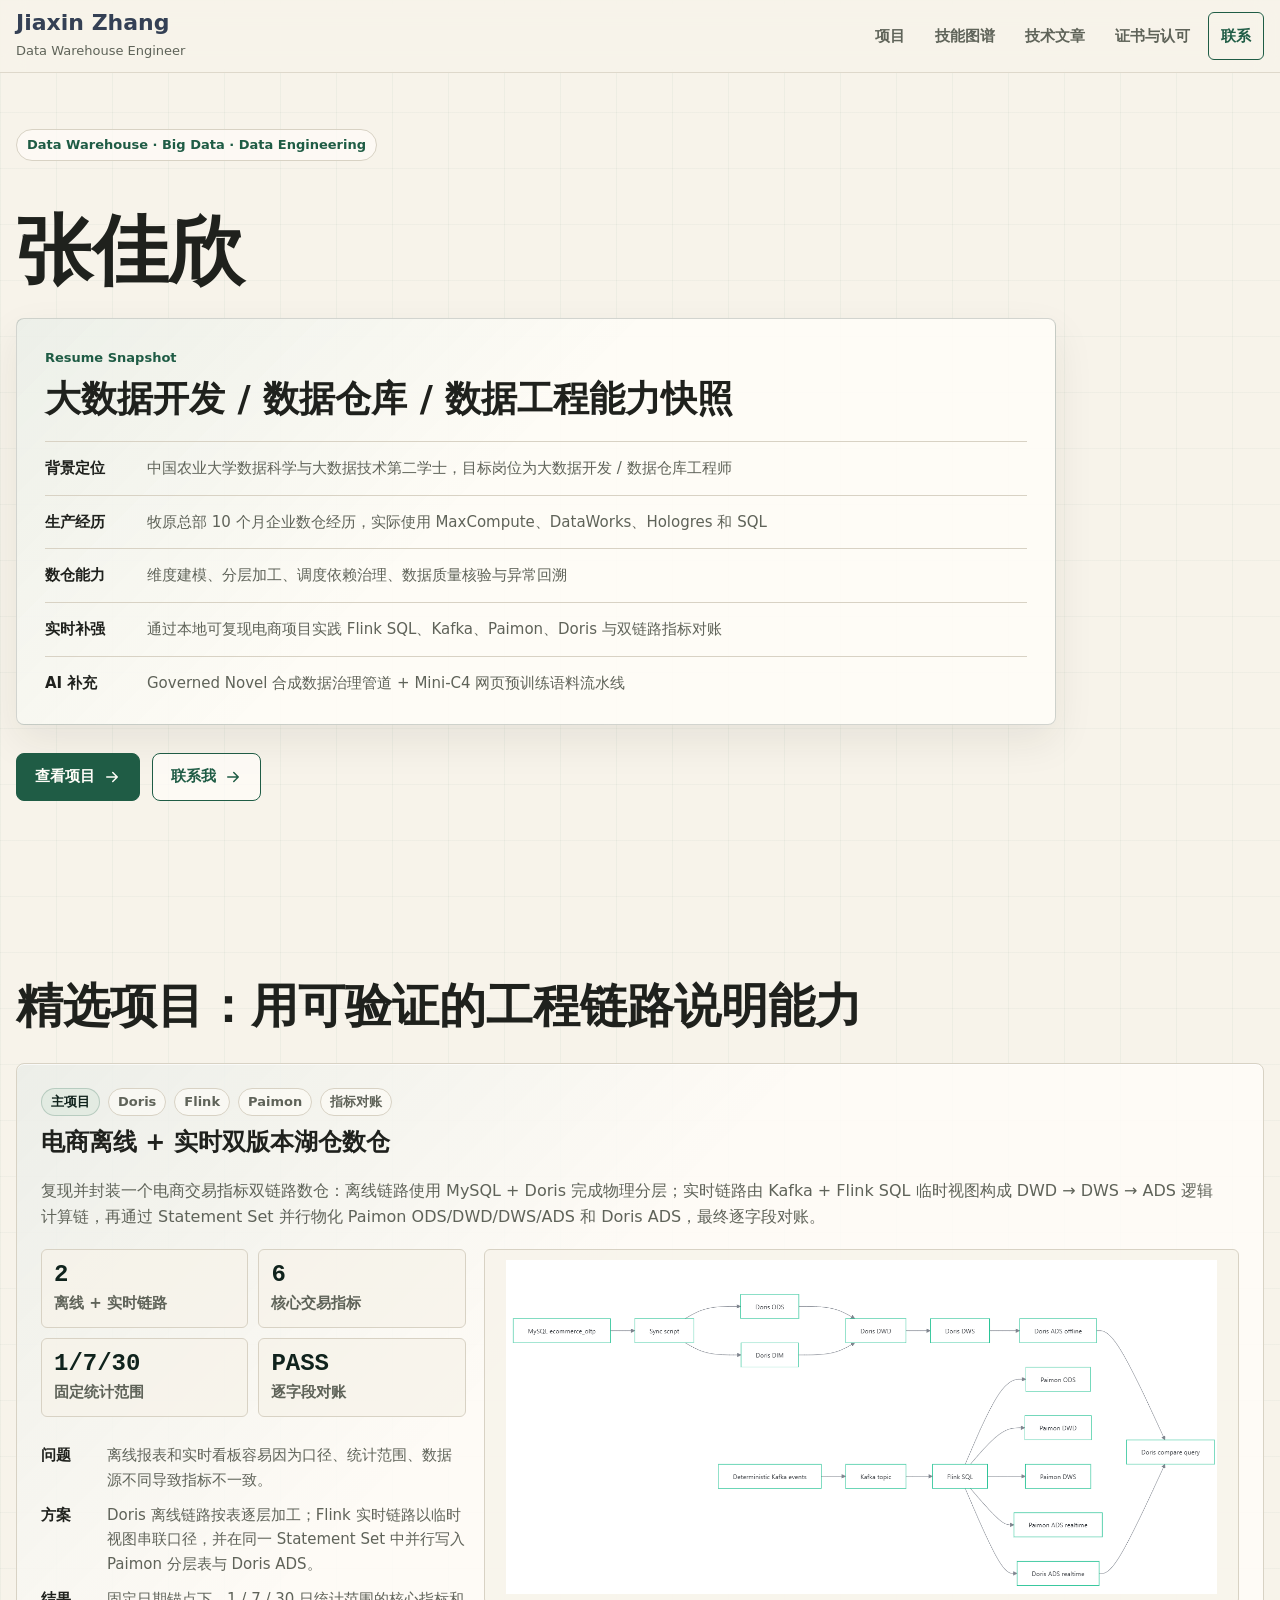
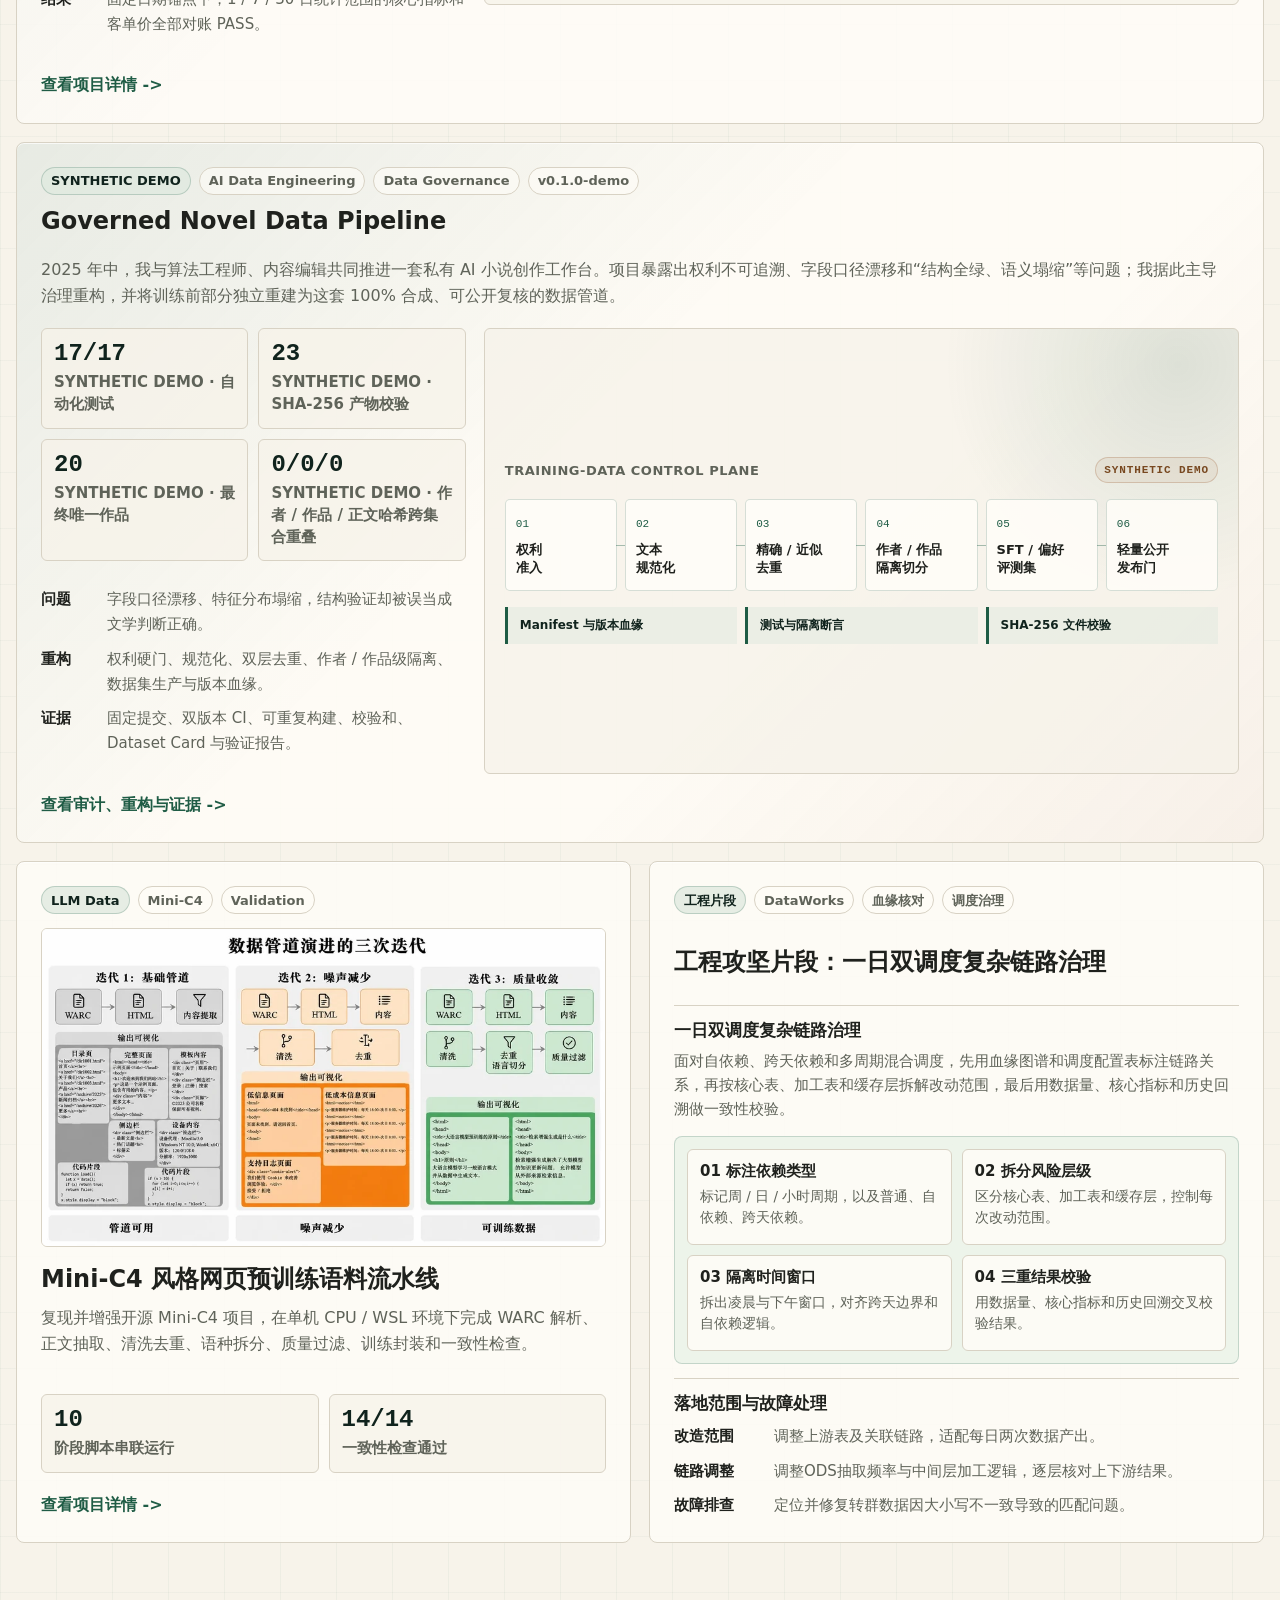
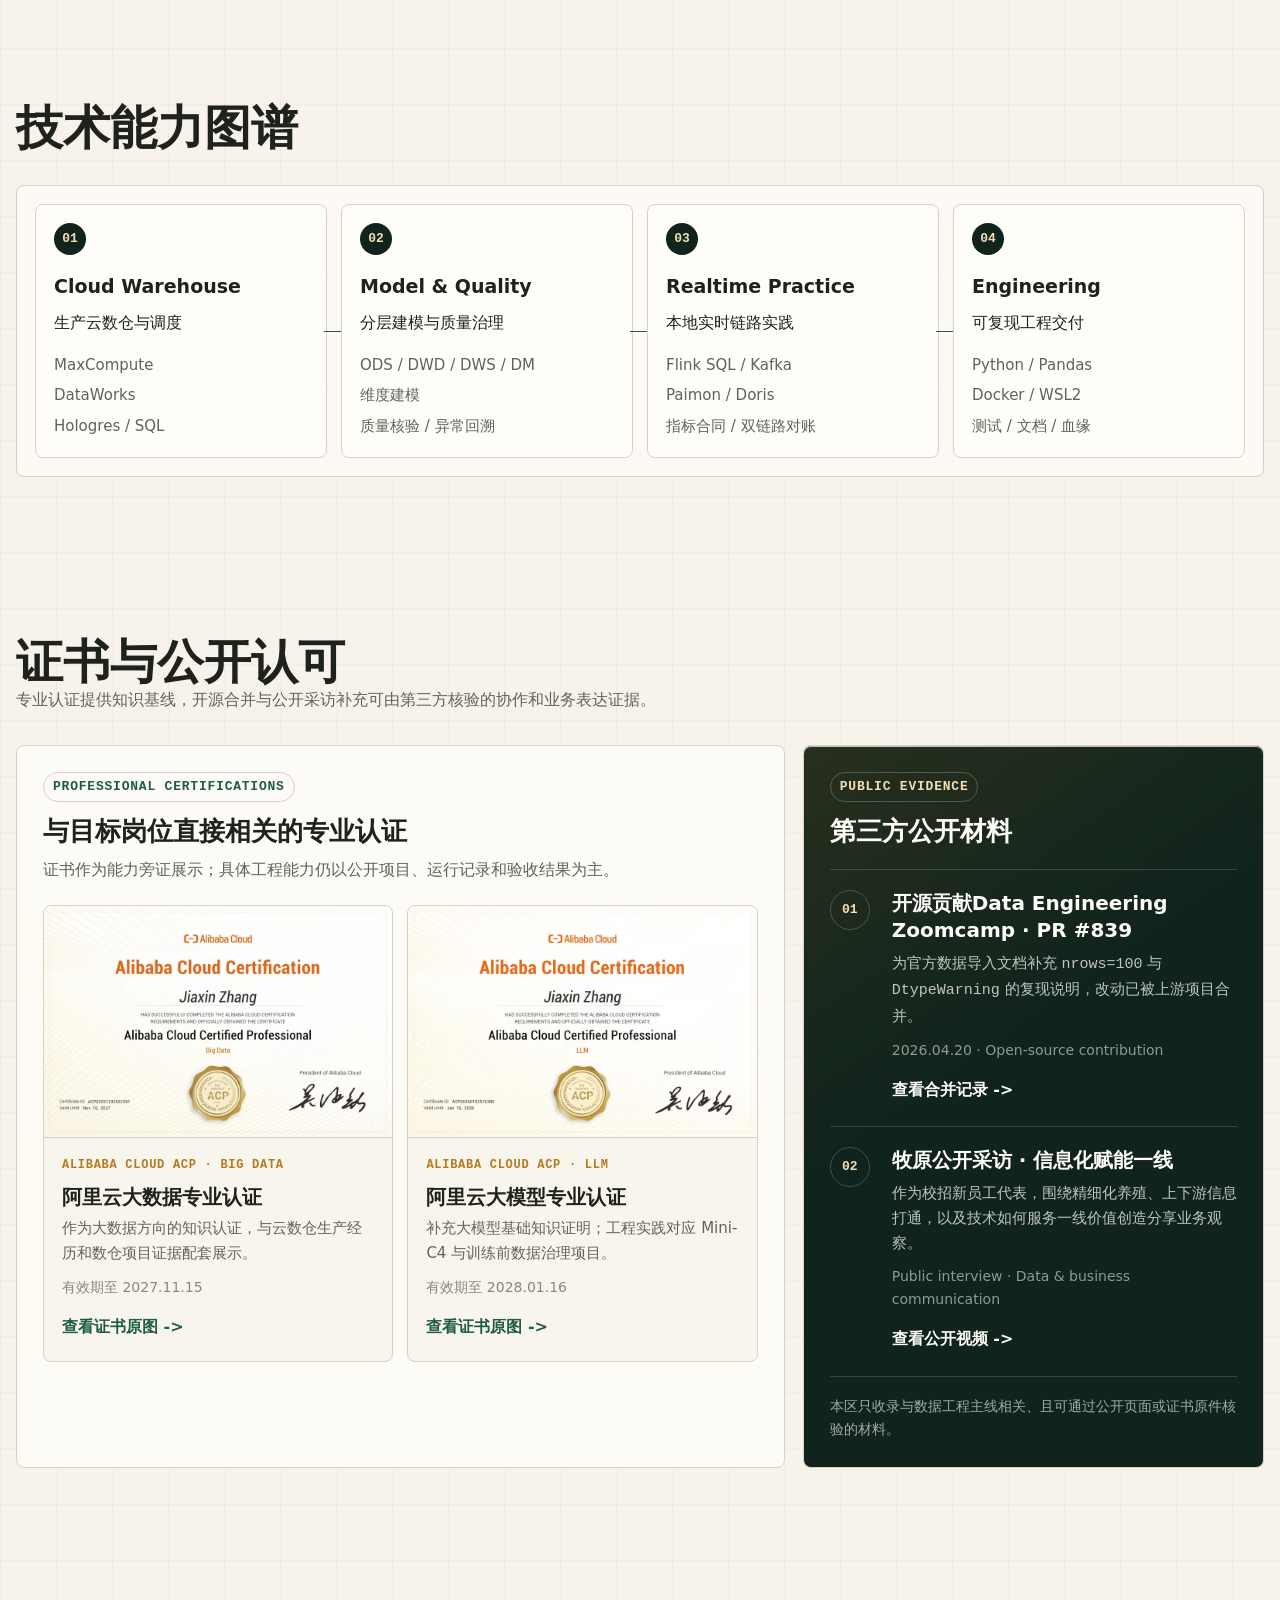
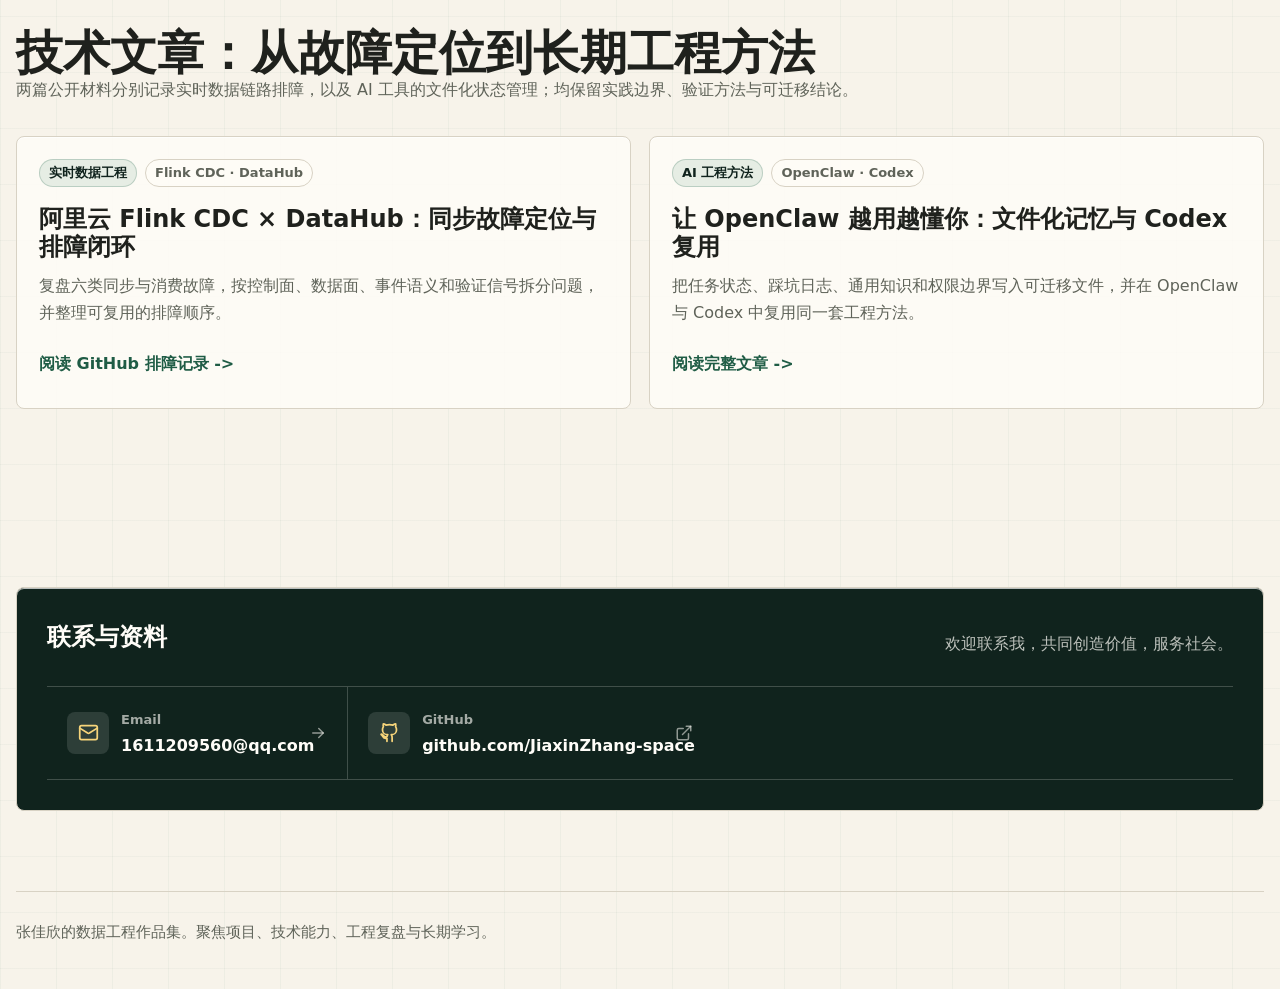
==== public/index.html @ 4c5a6fa3 "feat: 初始化张佳欣数据工程师作品集 - 首页：个人信息、技能标签、3 个核心项目展示 - 项目页：Mini-C4 数据管道、电商数仓、Governed Novel 数据管道 - 基础设施：404" ====
﻿<!doctype html>
<html lang="zh-CN">
  <head>
    <meta charset="utf-8">
    <meta name="viewport" content="width=device-width, initial-scale=1">
    <title>张佳欣｜大数据开发 / 数据仓库 / 数据工程作品集</title>
    <meta
      name="description"
      content="张佳欣的大数据开发、数据仓库、数据工程方向作品集，展示离线数仓、实时链路、复杂调度和 LLM 数据管道项目。"
    >
    <link rel="canonical" href="https://jiaxinzhang-space.github.io/">
    <link rel="icon" href="/favicon.svg" type="image/svg+xml">
    <meta name="theme-color" content="#10231d">
    <meta property="og:type" content="website">
    <meta property="og:locale" content="zh_CN">
    <meta property="og:site_name" content="张佳欣的技术作品集">
    <meta property="og:title" content="张佳欣｜大数据开发 / 数据仓库 / 数据工程作品集">
    <meta property="og:description" content="离线数仓、实时链路、数据治理与 LLM 数据工程项目，用公开仓库和验收结果展示可验证的工程能力。">
    <meta property="og:url" content="https://jiaxinzhang-space.github.io/">
    <meta property="og:image" content="https://jiaxinzhang-space.github.io/og-cover.png">
    <meta property="og:image:width" content="1200">
    <meta property="og:image:height" content="630">
    <meta name="twitter:card" content="summary_large_image">
    <meta name="twitter:title" content="张佳欣｜数据工程作品集">
    <meta name="twitter:description" content="离线数仓、实时链路、数据治理与 LLM 数据工程项目。">
    <meta name="twitter:image" content="https://jiaxinzhang-space.github.io/og-cover.png">
    <script type="application/ld+json">
      {
        "@context": "https://schema.org",
        "@graph": [
          {
            "@type": "Person",
            "@id": "https://jiaxinzhang-space.github.io/#person",
            "name": "张佳欣",
            "alternateName": "Jiaxin Zhang",
            "url": "https://jiaxinzhang-space.github.io/",
            "jobTitle": "数据工程师",
            "email": "mailto:1611209560@qq.com",
            "sameAs": [
              "https://github.com/JiaxinZhang-space",
              "https://blog.csdn.net/zjx19961016"
            ],
            "knowsAbout": ["数据仓库", "大数据开发", "数据工程", "Flink", "Doris", "LLM 数据工程"]
          },
          {
            "@type": "WebSite",
            "@id": "https://jiaxinzhang-space.github.io/#website",
            "url": "https://jiaxinzhang-space.github.io/",
            "name": "张佳欣的技术作品集",
            "inLanguage": "zh-CN",
            "author": {"@id": "https://jiaxinzhang-space.github.io/#person"}
          }
        ]
      }
    </script>
    <style>
      :root {
        --bg: #f7f3ea;
        --surface: #fffdf8;
        --surface-strong: #f0eadf;
        --ink: #1f211d;
        --muted: #5f6359;
        --subtle: #8a887e;
        --line: #d8d2c4;
        --line-strong: #bdb5a5;
        --green: #1f5c45;
        --green-dark: #10231d;
        --green-soft: #dfe9df;
        --amber: #b7791f;
        --amber-soft: #f3dfb7;
        --code: #f5efe3;
        --shadow: 0 16px 40px rgba(32, 34, 29, 0.08);
        --radius: 8px;
        --content: 1360px;
      }

      * {
        box-sizing: border-box;
      }

      body {
        margin: 0;
        background:
          linear-gradient(90deg, rgba(31, 92, 69, 0.045) 1px, transparent 1px),
          linear-gradient(rgba(31, 92, 69, 0.035) 1px, transparent 1px),
          var(--bg);
        background-size: 56px 56px;
        color: var(--ink);
        font-family:
          system-ui,
          -apple-system,
          BlinkMacSystemFont,
          "Segoe UI",
          sans-serif;
        font-size: clamp(16px, 0.95vw, 17px);
        line-height: 1.65;
      }

      a {
        color: inherit;
        text-decoration: none;
      }

      a:focus-visible,
      button:focus-visible {
        outline: 3px solid rgba(183, 121, 31, 0.55);
        outline-offset: 3px;
      }

      .skip-link {
        position: fixed;
        top: 12px;
        left: 12px;
        z-index: 100;
        padding: 10px 14px;
        border-radius: var(--radius);
        background: var(--green-dark);
        color: #fffdf8;
        transform: translateY(-160%);
        transition: transform 160ms ease;
      }

      .skip-link:focus {
        transform: translateY(0);
      }

      .site-header {
        position: sticky;
        top: 0;
        z-index: 20;
        border-bottom: 1px solid rgba(216, 210, 196, 0.82);
        background: rgba(247, 243, 234, 0.92);
        backdrop-filter: blur(12px);
      }

      .nav {
        display: flex;
        align-items: center;
        justify-content: space-between;
        width: min(100% - 32px, var(--content));
        min-height: 72px;
        margin: 0 auto;
        gap: 24px;
      }

      .brand {
        display: inline-flex;
        flex-direction: column;
        justify-content: center;
        align-items: center;
        min-width: max-content;
        font-weight: 700;
      }

      .brand small {
        display: block;
        margin-top: 2px;
        color: var(--muted);
        font-size: 13px;
        font-weight: 500;
      }

      .brand-name {
        color: #344055;
        font-size: 22px;
        line-height: 1.1;
        font-weight: 650;
      }

      .nav-links {
        display: flex;
        align-items: center;
        justify-content: flex-end;
        gap: 6px;
        flex-wrap: wrap;
      }

      .nav-links a {
        min-height: 48px;
        display: inline-flex;
        align-items: center;
        padding: 0 12px;
        border-radius: 6px;
        color: var(--muted);
        font-size: clamp(15px, 0.95vw, 16px);
        font-weight: 600;
        transition: background 180ms ease, color 180ms ease;
      }

      .nav-links a:hover {
        background: rgba(31, 92, 69, 0.08);
        color: var(--ink);
      }

      .resume-link {
        border: 1px solid var(--green);
        color: var(--green) !important;
      }

      main {
        overflow: clip;
      }

      .section {
        width: min(100% - 32px, var(--content));
        margin: 0 auto;
        padding: 80px 0;
        scroll-margin-top: 88px;
      }

      .hero {
        display: grid;
        grid-template-columns: minmax(0, 1fr);
        align-items: start;
        gap: 28px;
        min-height: calc(100dvh - 72px);
        padding-top: 56px;
        padding-bottom: 72px;
      }

      .hero-content {
        display: grid;
        gap: 28px;
        max-width: 1040px;
      }

      .eyebrow {
        display: inline-flex;
        align-items: center;
        width: fit-content;
        min-height: 32px;
        margin-bottom: 22px;
        padding: 0 10px;
        border: 1px solid var(--line);
        border-radius: 999px;
        background: rgba(255, 253, 248, 0.72);
        color: var(--green);
        font-size: 13px;
        font-weight: 700;
      }

      h1,
      h2,
      h3,
      p {
        margin-top: 0;
      }

      h1 {
        max-width: 720px;
        margin-bottom: 0;
        font-size: clamp(42px, 6.2vw, 76px);
        line-height: 1.04;
        letter-spacing: 0;
      }

      .hero-actions {
        display: flex;
        flex-wrap: wrap;
        align-items: center;
        gap: 12px;
      }

      .button {
        min-height: 48px;
        display: inline-flex;
        align-items: center;
        justify-content: center;
        gap: 8px;
        padding: 0 18px;
        border: 1px solid var(--green);
        border-radius: var(--radius);
        font-size: clamp(15px, 0.95vw, 16px);
        font-weight: 750;
        transition:
          transform 180ms ease,
          background 180ms ease,
          border-color 180ms ease,
          color 180ms ease;
      }

      .button:hover {
        transform: translateY(-2px);
      }

      .button.primary {
        background: var(--green);
        color: #fffdf8;
      }

      .button.secondary {
        background: rgba(255, 253, 248, 0.74);
        color: var(--green);
      }

      .button svg {
        width: 18px;
        height: 18px;
      }

      .resume-snapshot {
        padding: 28px;
        border: 1px solid rgba(16, 35, 29, 0.18);
        border-radius: var(--radius);
        background:
          linear-gradient(135deg, rgba(31, 92, 69, 0.08), transparent 44%),
          rgba(255, 253, 248, 0.86);
        box-shadow: var(--shadow);
      }

      .snapshot-kicker {
        display: block;
        margin-bottom: 10px;
        color: var(--green);
        font-size: 13px;
        font-weight: 800;
      }

      .resume-snapshot h2 {
        margin-bottom: 20px;
        font-size: clamp(24px, 3vw, 36px);
        line-height: 1.18;
      }

      .snapshot-list {
        display: grid;
        gap: 14px;
        margin: 0;
        padding: 0;
        list-style: none;
      }

      .snapshot-list li {
        display: grid;
        grid-template-columns: 88px minmax(0, 1fr);
        gap: 14px;
        padding-top: 14px;
        border-top: 1px solid var(--line);
      }

      .snapshot-list strong {
        color: var(--ink);
        font-size: 15px;
      }

      .snapshot-list span {
        color: var(--muted);
        font-size: 15px;
      }

      .section-heading {
        display: grid;
        grid-template-columns: 1fr;
        align-items: start;
        gap: 0;
        margin-bottom: 32px;
      }

      .section-heading h2 {
        margin-bottom: 0;
        font-size: clamp(30px, 3.7vw, 52px);
        line-height: 1.05;
        letter-spacing: 0;
      }

      .section-heading p {
        margin-bottom: 0;
        color: var(--muted);
      }

      .project-grid {
        display: grid;
        grid-template-columns: repeat(2, minmax(0, 1fr));
        align-items: stretch;
        gap: 18px;
      }

      .project-card,
      .article-card,
      .research-panel,
      .about-panel,
      .contact-panel {
        border: 1px solid var(--line);
        border-radius: var(--radius);
        background: rgba(255, 253, 248, 0.82);
        box-shadow: 0 1px 0 rgba(255, 255, 255, 0.7) inset;
      }

      .project-card {
        display: flex;
        flex-direction: column;
        min-height: 328px;
        padding: 24px;
        transition: transform 180ms ease, border-color 180ms ease, box-shadow 180ms ease;
      }

      .project-card:hover {
        transform: translateY(-3px);
        border-color: var(--line-strong);
        box-shadow: var(--shadow);
      }

      .project-card.featured {
        display: grid;
        grid-column: 1 / -1;
        gap: 18px;
        background:
          linear-gradient(135deg, rgba(31, 92, 69, 0.08), transparent 42%),
          rgba(255, 253, 248, 0.86);
      }

      .project-featured-intro {
        display: grid;
        gap: 10px;
      }

      .project-featured-intro .project-topline {
        margin-bottom: 2px;
      }

      .project-featured-intro h3 {
        max-width: 980px;
        margin-bottom: 0;
        font-size: clamp(28px, 2.35vw, 38px);
      }

      .project-featured-intro p {
        max-width: 1180px;
        margin-bottom: 0;
        font-size: clamp(16px, 1.05vw, 18px);
      }

      .project-featured-body {
        display: grid;
        grid-template-columns: minmax(360px, 0.72fr) minmax(0, 1.28fr);
        gap: 18px;
        align-items: start;
      }

      .project-featured-copy {
        display: flex;
        flex-direction: column;
        min-height: 100%;
      }

      .project-card.featured .project-metrics {
        grid-template-columns: repeat(2, minmax(0, 1fr));
        margin-top: 0;
      }

      .project-card.featured .project-list {
        margin-bottom: 18px;
      }

      .project-card.featured .project-list li {
        grid-template-columns: 54px minmax(0, 1fr);
      }

      .project-card.featured .project-visual {
        margin: 0;
      }

      .project-card.featured > .card-link {
        width: fit-content;
        margin-top: 0;
      }
      .project-visual {
        margin: -4px 0 18px;
        overflow: hidden;
        border: 1px solid var(--line);
        border-radius: 6px;
        background: rgba(247, 243, 234, 0.74);
      }

      .project-visual img {
        display: block;
        width: 100%;
        height: auto;
        aspect-ratio: 900 / 506;
        object-fit: cover;
      }

      .project-visual[data-visual="ecommerce-home-thumb"] img {
        aspect-ratio: 1386 / 651;
        object-fit: contain;
        padding: 10px;
      }

      .project-card.novel-featured {
        background:
          linear-gradient(135deg, rgba(31, 92, 69, 0.1), transparent 44%),
          linear-gradient(315deg, rgba(159, 99, 57, 0.07), transparent 36%),
          rgba(255, 253, 248, 0.88);
      }

      .novel-home-visual {
        display: grid;
        align-content: center;
        gap: 16px;
        min-height: 100%;
        margin: 0;
        padding: 20px;
        overflow: hidden;
        border: 1px solid var(--line);
        border-radius: 6px;
        background:
          radial-gradient(circle at 92% 8%, rgba(31, 92, 69, 0.12), transparent 29%),
          rgba(247, 243, 234, 0.78);
      }

      .novel-home-visual figcaption {
        display: flex;
        flex-wrap: wrap;
        align-items: center;
        justify-content: space-between;
        gap: 8px;
        color: var(--muted);
        font-size: 13px;
        font-weight: 720;
        letter-spacing: 0.04em;
      }

      .synthetic-mark {
        display: inline-flex;
        align-items: center;
        min-height: 26px;
        padding: 0 8px;
        border: 1px solid rgba(159, 99, 57, 0.28);
        border-radius: 999px;
        background: rgba(159, 99, 57, 0.08);
        color: #784820;
        font-family: ui-monospace, SFMono-Regular, Consolas, monospace;
        font-size: 11px;
        letter-spacing: 0.08em;
      }

      .novel-mini-flow {
        display: grid;
        grid-template-columns: repeat(6, minmax(0, 1fr));
        gap: 8px;
      }

      .novel-mini-step {
        position: relative;
        display: grid;
        align-content: center;
        min-height: 92px;
        padding: 12px 10px;
        border: 1px solid rgba(31, 92, 69, 0.18);
        border-radius: 5px;
        background: rgba(255, 253, 248, 0.86);
      }

      .novel-mini-step::after {
        content: "";
        position: absolute;
        top: 50%;
        right: -9px;
        z-index: 2;
        width: 9px;
        height: 1px;
        background: rgba(31, 92, 69, 0.38);
      }

      .novel-mini-step:last-child::after {
        display: none;
      }

      .novel-mini-step small {
        margin-bottom: 8px;
        color: var(--green);
        font-family: ui-monospace, SFMono-Regular, Consolas, monospace;
        font-size: 11px;
      }

      .novel-mini-step strong {
        color: var(--ink);
        font-size: 13px;
        line-height: 1.35;
      }

      .novel-mini-controls {
        display: grid;
        grid-template-columns: repeat(3, minmax(0, 1fr));
        gap: 8px;
      }

      .novel-mini-control {
        padding: 10px 12px;
        border-left: 3px solid var(--green);
        background: rgba(223, 233, 223, 0.5);
        color: var(--green-dark);
        font-size: 12px;
        font-weight: 750;
        line-height: 1.4;
      }

      .project-topline,
      .article-meta {
        display: flex;
        flex-wrap: wrap;
        align-items: center;
        gap: 8px;
        margin-bottom: 18px;
      }

      .pill {
        display: inline-flex;
        align-items: center;
        min-height: 28px;
        padding: 0 9px;
        border: 1px solid var(--line);
        border-radius: 999px;
        background: rgba(255, 253, 248, 0.58);
        color: var(--muted);
        cursor: default;
        user-select: none;
        font-size: 13px;
        font-weight: 700;
      }

      .pill.strong {
        border-color: rgba(31, 92, 69, 0.22);
        background: rgba(223, 233, 223, 0.78);
        color: var(--green-dark);
      }

      .project-card h3,
      .article-card h3,
      .research-panel h3,
      .about-panel h3 {
        margin-bottom: 12px;
        font-size: 24px;
        line-height: 1.18;
      }

      .project-card p,
      .article-card p,
      .research-panel p,
      .about-panel p,
      .contact-panel p {
        color: var(--muted);
      }

      .project-list {
        display: grid;
        gap: 10px;
        margin: 18px 0 24px;
        padding: 0;
        list-style: none;
      }

      .project-list li {
        display: grid;
        grid-template-columns: 88px minmax(0, 1fr);
        gap: 12px;
        color: var(--muted);
        font-size: 15px;
      }

      .project-list strong {
        color: var(--ink);
      }

      .project-metrics {
        display: grid;
        grid-template-columns: repeat(auto-fit, minmax(112px, 1fr));
        gap: 10px;
        margin: 20px 0 8px;
      }

      .project-metric {
        min-height: 78px;
        padding: 12px;
        border: 1px solid var(--line);
        border-radius: 6px;
        background: rgba(247, 243, 234, 0.74);
      }

      .project-metric strong {
        display: block;
        margin-bottom: 5px;
        color: var(--green-dark);
        font-family: ui-monospace, SFMono-Regular, Consolas, monospace;
        font-size: clamp(24px, 1.8vw, 30px);
        line-height: 1.1;
      }

      .project-metric span {
        display: block;
        color: var(--muted);
        font-size: 15px;
        font-weight: 650;
        line-height: 1.45;
      }

      .engineering-card {
        gap: 16px;
      }

      .engineering-card .project-list {
        margin: 10px 0 0;
      }

      .challenge-cases {
        display: grid;
        gap: 14px;
      }

      .challenge-case {
        padding-top: 14px;
        border-top: 1px solid var(--line);
      }

      .challenge-case h4 {
        margin: 0 0 8px;
        color: var(--ink);
        font-size: 17px;
        line-height: 1.25;
      }

      .challenge-case p {
        margin-bottom: 0;
        font-size: 15px;
        line-height: 1.62;
      }

      .card-link {
        margin-top: auto;
        color: var(--green);
        font-weight: 800;
      }

      .challenge-case .card-link {
        display: inline-flex;
        align-items: center;
        width: fit-content;
        min-height: 44px;
        margin-top: 8px;
      }


      .governance-map {
        display: grid;
        grid-template-columns: repeat(2, minmax(0, 1fr));
        gap: 10px;
        margin-top: 14px;
        padding: 12px;
        border: 1px solid rgba(31, 92, 69, 0.2);
        border-radius: 8px;
        background: rgba(222, 237, 225, 0.52);
      }

      .governance-step {
        min-height: 96px;
        padding: 12px;
        border: 1px solid var(--line);
        border-radius: 6px;
        background: rgba(255, 253, 248, 0.84);
      }

      .governance-step strong {
        display: block;
        margin-bottom: 6px;
        color: var(--ink);
        font-size: 15px;
        line-height: 1.25;
      }

      .governance-step span {
        display: block;
        color: var(--muted);
        font-size: 13.5px;
        line-height: 1.5;
      }

      .pipeline {
        display: grid;
        grid-template-columns: repeat(4, minmax(0, 1fr));
        gap: 14px;
        padding: 18px;
        border: 1px solid var(--line);
        border-radius: var(--radius);
        background: rgba(255, 253, 248, 0.72);
      }

      .pipe-stage {
        position: relative;
        min-height: 216px;
        padding: 18px;
        border: 1px solid var(--line);
        border-radius: var(--radius);
        background: var(--surface);
      }

      .pipe-stage::after {
        content: "";
        position: absolute;
        top: 50%;
        right: -16px;
        width: 18px;
        height: 1px;
        background: var(--green);
      }

      .pipe-stage:last-child::after {
        display: none;
      }

      .pipe-index {
        display: grid;
        width: 32px;
        height: 32px;
        margin-bottom: 16px;
        place-items: center;
        border-radius: 50%;
        background: var(--green-dark);
        color: var(--amber-soft);
        font-family: ui-monospace, SFMono-Regular, Consolas, monospace;
        font-size: 13px;
        font-weight: 800;
      }

      .pipe-stage h3 {
        margin-bottom: 8px;
        font-size: 19px;
      }

      .pipe-stage ul {
        display: grid;
        gap: 6px;
        margin: 14px 0 0;
        padding: 0;
        color: var(--muted);
        list-style: none;
        font-size: 15px;
      }

      .articles-grid {
        display: grid;
        grid-template-columns: repeat(2, minmax(0, 1fr));
        gap: 18px;
      }

      .article-card {
        display: flex;
        flex-direction: column;
        min-height: 270px;
        padding: 22px;
        transition: transform 180ms ease, border-color 180ms ease;
      }

      .article-card .card-link {
        display: inline-flex;
        align-items: center;
        width: fit-content;
        min-height: 44px;
        margin-top: auto;
      }

      .article-card:hover {
        transform: translateY(-3px);
        border-color: var(--line-strong);
      }

      .research {
        display: grid;
        grid-template-columns: minmax(0, 0.82fr) minmax(320px, 0.58fr);
        gap: 18px;
      }

      .research-panel,
      .about-panel,
      .contact-panel {
        padding: 26px;
      }

      .research-list {
        display: grid;
        gap: 14px;
        margin: 22px 0 0;
        padding: 0;
        list-style: none;
      }

      .research-list li {
        display: grid;
        grid-template-columns: 32px minmax(0, 1fr);
        gap: 12px;
        align-items: start;
        padding-top: 14px;
        border-top: 1px solid var(--line);
      }

      .research-list span {
        display: grid;
        width: 32px;
        height: 32px;
        place-items: center;
        border-radius: 50%;
        background: var(--code);
        color: var(--green);
        font-family: ui-monospace, SFMono-Regular, Consolas, monospace;
        font-weight: 800;
      }

      .research-list strong {
        display: block;
        margin-bottom: 4px;
      }

      .research-list p {
        margin-bottom: 0;
      }

      .schema {
        display: grid;
        gap: 12px;
        align-content: center;
        min-height: 100%;
        border: 1px solid rgba(16, 35, 29, 0.16);
        border-radius: var(--radius);
        background: var(--green-dark);
        padding: 22px;
        color: #fffdf8;
      }

      .schema-node {
        display: flex;
        align-items: center;
        justify-content: space-between;
        gap: 14px;
        min-height: 52px;
        padding: 0 14px;
        border: 1px solid rgba(255, 255, 255, 0.14);
        border-radius: 6px;
        background: rgba(255, 255, 255, 0.06);
        font-weight: 750;
      }

      .schema-node small {
        color: rgba(255, 253, 248, 0.62);
        font-family: ui-monospace, SFMono-Regular, Consolas, monospace;
      }


      .credentials-layout {
        display: grid;
        grid-template-columns: minmax(0, 1.2fr) minmax(320px, 0.72fr);
        gap: 18px;
        align-items: stretch;
      }

      .credentials-group,
      .recognition-panel {
        border: 1px solid var(--line);
        border-radius: var(--radius);
        padding: 26px;
        background: rgba(255, 253, 248, 0.82);
        box-shadow: 0 1px 0 rgba(255, 255, 255, 0.7) inset;
      }

      .proof-kicker {
        display: inline-flex;
        align-items: center;
        width: fit-content;
        min-height: 30px;
        padding: 0 9px;
        border: 1px solid var(--line);
        border-radius: 999px;
        color: var(--green);
        font-family: ui-monospace, SFMono-Regular, Consolas, monospace;
        font-size: 13px;
        font-weight: 800;
        letter-spacing: 0.06em;
        text-transform: uppercase;
      }

      .credentials-group > h3,
      .recognition-panel > h3 {
        margin: 14px 0 0;
        font-size: clamp(23px, 2vw, 30px);
        line-height: 1.2;
      }

      .credentials-group > p {
        max-width: 720px;
        margin: 10px 0 0;
        color: var(--muted);
      }

      .certificate-grid {
        display: grid;
        grid-template-columns: repeat(2, minmax(0, 1fr));
        gap: 14px;
        margin-top: 22px;
      }

      .certificate-card {
        display: flex;
        min-width: 0;
        flex-direction: column;
        overflow: hidden;
        border: 1px solid var(--line);
        border-radius: var(--radius);
        background: rgba(247, 243, 234, 0.68);
        transition: transform 180ms ease, border-color 180ms ease, box-shadow 180ms ease;
      }

      .certificate-card:hover {
        transform: translateY(-3px);
        border-color: var(--line-strong);
        box-shadow: var(--shadow);
      }

      .certificate-visual {
        aspect-ratio: 3 / 2;
        margin: 0;
        overflow: hidden;
        border-bottom: 1px solid var(--line);
        background: #fffdf8;
      }

      .certificate-visual img {
        display: block;
        width: 100%;
        height: 100%;
        object-fit: cover;
      }

      .certificate-copy {
        display: flex;
        flex: 1;
        flex-direction: column;
        padding: 18px;
      }

      .credential-label {
        color: var(--amber);
        font-family: ui-monospace, SFMono-Regular, Consolas, monospace;
        font-size: 12px;
        font-weight: 850;
        letter-spacing: 0.06em;
        text-transform: uppercase;
      }

      .certificate-copy h4 {
        margin: 8px 0 6px;
        font-size: 20px;
        line-height: 1.3;
      }

      .certificate-copy p {
        margin: 0;
        color: var(--muted);
        font-size: 15px;
      }

      .proof-meta {
        display: block;
        margin-top: 10px;
        color: var(--subtle);
        font-size: 14px;
        font-variant-numeric: tabular-nums;
      }

      .certificate-link,
      .recognition-link {
        display: inline-flex;
        align-items: center;
        width: fit-content;
        min-height: 44px;
        margin-top: auto;
        padding-top: 12px;
        color: var(--green);
        font-weight: 800;
      }

      .recognition-panel {
        display: flex;
        flex-direction: column;
        background:
          linear-gradient(145deg, rgba(183, 121, 31, 0.14), transparent 42%),
          var(--green-dark);
        color: #fffdf8;
      }

      .recognition-panel .proof-kicker {
        border-color: rgba(255, 255, 255, 0.22);
        color: var(--amber-soft);
      }

      .recognition-list {
        display: grid;
        gap: 0;
        margin: 22px 0 0;
        padding: 0;
        list-style: none;
      }

      .recognition-item {
        display: grid;
        grid-template-columns: 48px minmax(0, 1fr);
        gap: 14px;
        padding: 20px 0;
        border-top: 1px solid rgba(255, 255, 255, 0.16);
      }

      .evidence-index {
        display: grid;
        width: 40px;
        height: 40px;
        place-items: center;
        border: 1px solid rgba(255, 255, 255, 0.2);
        border-radius: 50%;
        color: var(--amber-soft);
        font-family: ui-monospace, SFMono-Regular, Consolas, monospace;
        font-size: 13px;
        font-weight: 800;
      }

      .recognition-item h4 {
        margin: 0 0 7px;
        font-size: 20px;
        line-height: 1.35;
      }

      .recognition-item p {
        margin: 0;
        color: rgba(255, 253, 248, 0.74);
        font-size: 15px;
      }

      .recognition-item .proof-meta {
        color: rgba(255, 253, 248, 0.54);
      }

      .recognition-link {
        color: #fffdf8;
      }

      .recognition-note {
        margin: auto 0 0;
        padding-top: 18px;
        border-top: 1px solid rgba(255, 255, 255, 0.16);
        color: rgba(255, 253, 248, 0.62);
        font-size: 14px;
      }

      .about-grid {
        display: grid;
        grid-template-columns: minmax(0, 0.72fr) minmax(320px, 0.48fr);
        gap: 18px;
        align-items: stretch;
      }

      .about-panel.highlight {
        background:
          linear-gradient(135deg, rgba(183, 121, 31, 0.13), transparent 48%),
          rgba(255, 253, 248, 0.86);
      }

      .about-items {
        display: grid;
        grid-template-columns: repeat(3, minmax(0, 1fr));
        gap: 12px;
        margin-top: 24px;
      }

      .about-item {
        min-height: 116px;
        padding: 16px;
        border: 1px solid var(--line);
        border-radius: var(--radius);
        background: rgba(247, 243, 234, 0.72);
      }

      .about-item strong {
        display: block;
        margin-bottom: 6px;
      }

      .about-item span {
        color: var(--muted);
        font-size: 15px;
      }

      .contact-panel {
        display: grid;
        gap: 28px;
        margin-top: 18px;
        padding: 30px;
        background: var(--green-dark);
        color: #fffdf8;
      }

      .contact-header {
        display: grid;
        grid-template-columns: minmax(220px, 0.72fr) minmax(320px, 1.28fr);
        align-items: end;
        gap: 32px;
      }

      .contact-header p {
        max-width: 560px;
        margin: 0;
        justify-self: end;
        color: rgba(255, 253, 248, 0.72);
        text-align: right;
      }

      .contact-panel h2 {
        margin: 0;
      }

      .contact-actions {
        display: grid;
        grid-template-columns: minmax(0, 0.82fr) minmax(0, 1fr) minmax(0, 1.42fr);
        border-top: 1px solid rgba(255, 253, 248, 0.2);
        border-bottom: 1px solid rgba(255, 253, 248, 0.2);
      }

      .contact-card {
        min-width: 0;
        min-height: 92px;
        display: grid;
        grid-template-columns: 42px minmax(0, 1fr) 18px;
        align-items: center;
        gap: 12px;
        padding: 18px 20px;
        color: #fffdf8;
        transition: background 180ms ease;
      }

      .contact-card + .contact-card {
        border-left: 1px solid rgba(255, 253, 248, 0.2);
      }

      .contact-card:hover {
        background: rgba(255, 253, 248, 0.08);
      }

      .contact-card:focus-visible {
        outline: 2px solid #f6d47a;
        outline-offset: -2px;
      }

      .contact-icon {
        width: 42px;
        height: 42px;
        display: inline-flex;
        align-items: center;
        justify-content: center;
        border-radius: 8px;
        background: rgba(255, 253, 248, 0.12);
        color: #f6d47a;
      }

      .contact-icon svg {
        width: 21px;
        height: 21px;
        stroke: currentColor;
      }

      .contact-label {
        display: block;
        color: rgba(255, 253, 248, 0.62);
        font-size: 13px;
        font-weight: 700;
      }

      .contact-value {
        display: block;
        margin-top: 4px;
        color: #fffdf8;
        font-size: 16px;
        font-weight: 750;
        line-height: 1.35;
        white-space: nowrap;
      }

      .contact-arrow {
        display: inline-flex;
        color: rgba(255, 253, 248, 0.54);
        transition: color 180ms ease, transform 180ms ease;
      }

      .contact-arrow svg {
        width: 18px;
        height: 18px;
        stroke: currentColor;
      }

      .contact-card:hover .contact-arrow {
        color: #f6d47a;
        transform: translateX(2px);
      }

      footer {
        width: min(100% - 32px, var(--content));
        margin: 0 auto;
        padding: 28px 0 48px;
        border-top: 1px solid var(--line);
        color: var(--muted);
        font-size: 15px;
      }

      @media (max-width: 1100px) {
        .contact-actions {
          grid-template-columns: minmax(0, 0.82fr) minmax(0, 1.18fr);
        }

        .contact-card:nth-child(3) {
          grid-column: 1 / -1;
          border-top: 1px solid rgba(255, 253, 248, 0.2);
          border-left: 0;
        }
      }

      @media (max-width: 900px) {
        .nav {
          align-items: flex-start;
          flex-direction: column;
          padding: 14px 0;
          gap: 10px;
        }

        .nav-links {
          justify-content: flex-start;
        }

        .section {
          scroll-margin-top: 152px;
        }

        .hero,
        .section-heading,
        .project-grid,
        .research,
        .about-grid,
        .contact-panel,
        .credentials-layout {
          grid-template-columns: 1fr;
        }
        .project-featured-body {
          grid-template-columns: 1fr;
        }

        .novel-mini-flow {
          grid-template-columns: repeat(3, minmax(0, 1fr));
        }

        .novel-mini-step:nth-child(3)::after,
        .novel-mini-step:last-child::after {
          display: none;
        }

        .hero {
          min-height: auto;
          padding-top: 44px;
        }

        .pipeline,
        .articles-grid,
        .about-items {
          grid-template-columns: 1fr;
        }

        .pipe-stage {
          min-height: auto;
        }

        .pipe-stage::after {
          top: auto;
          right: auto;
          bottom: -15px;
          left: 32px;
          width: 1px;
          height: 16px;
        }

        .contact-header {
          grid-template-columns: 1fr;
          gap: 12px;
        }

        .contact-header p {
          justify-self: start;
          text-align: left;
        }

        .contact-actions {
          grid-template-columns: 1fr;
        }

        .contact-card + .contact-card {
          border-top: 1px solid rgba(255, 253, 248, 0.2);
          border-left: 0;
        }

        .contact-card:nth-child(3) {
          grid-column: auto;
        }
      }

      @media (max-width: 560px) {
        .section {
          width: min(100% - 24px, var(--content));
          padding: 56px 0;
        }

        .nav {
          width: min(100% - 24px, var(--content));
        }

        .nav-links a {
          padding: 0 9px;
        }

        .project-list li {
          grid-template-columns: 1fr;
          gap: 2px;
        }

        .novel-home-visual {
          padding: 14px;
        }

        .novel-mini-flow,
        .novel-mini-controls {
          grid-template-columns: 1fr;
        }

        .novel-mini-step {
          min-height: 70px;
        }

        .novel-mini-step::after {
          display: none;
        }

        .certificate-grid {
          grid-template-columns: 1fr;
        }

        .credentials-group,
        .recognition-panel {
          padding: 20px;
        }

        .recognition-item {
          grid-template-columns: 40px minmax(0, 1fr);
          gap: 12px;
        }

        .contact-panel {
          padding: 22px;
        }

        .contact-card {
          min-height: 82px;
          grid-template-columns: 38px minmax(0, 1fr) 18px;
          gap: 10px;
          padding: 16px 0;
        }

        .contact-icon {
          width: 38px;
          height: 38px;
        }

        .contact-value {
          font-size: 15px;
        }

        .evidence-index {
          width: 36px;
          height: 36px;
        }

      }

      @media (prefers-reduced-motion: reduce) {
        *,
        *::before,
        *::after {
          scroll-behavior: auto !important;
          transition: none !important;
        }
      }
    </style>
  </head>
  <body id="top">
    <a class="skip-link" href="#main-content">跳到正文</a>
    <header class="site-header">
      <nav class="nav" aria-label="主导航">
        <a class="brand" href="#top" aria-label="返回首页">
          <span>
            <span class="brand-name">Jiaxin Zhang</span>
            <small>Data Warehouse Engineer</small>
          </span>
        </a>
        <div class="nav-links">
          <a href="#projects">项目</a>
          <a href="#skills">技能图谱</a>
          <a href="#writing">技术文章</a>
          <a href="#credentials">证书与认可</a>
          <a class="resume-link" href="#contact">联系</a>
        </div>
      </nav>
    </header>

    <main id="main-content">
      <section class="section hero" aria-labelledby="hero-title">
        <div class="hero-content">
          <span class="eyebrow">Data Warehouse · Big Data · Data Engineering</span>
          <h1 id="hero-title">张佳欣</h1>

          <div class="resume-snapshot" aria-label="首页简历快照">
            <span class="snapshot-kicker">Resume Snapshot</span>
            <h2>大数据开发 / 数据仓库 / 数据工程能力快照</h2>
            <ul class="snapshot-list">
              <li>
                <strong>背景定位</strong>
                <span>中国农业大学数据科学与大数据技术第二学士，目标岗位为大数据开发 / 数据仓库工程师</span>
              </li>
              <li>
                <strong>生产经历</strong>
                <span>牧原总部 10 个月企业数仓经历，实际使用 MaxCompute、DataWorks、Hologres 和 SQL</span>
              </li>
              <li>
                <strong>数仓能力</strong>
                <span>维度建模、分层加工、调度依赖治理、数据质量核验与异常回溯</span>
              </li>
              <li>
                <strong>实时补强</strong>
                <span>通过本地可复现电商项目实践 Flink SQL、Kafka、Paimon、Doris 与双链路指标对账</span>
              </li>
              <li>
                <strong>AI 补充</strong>
                <span>Governed Novel 合成数据治理管道 + Mini-C4 网页预训练语料流水线</span>
              </li>
            </ul>
          </div>

          <div class="hero-actions">
            <a class="button primary" href="#projects">
              查看项目
              <svg viewBox="0 0 24 24" aria-hidden="true">
                <path d="M5 12h14M13 6l6 6-6 6" fill="none" stroke="currentColor" stroke-width="2" stroke-linecap="round" stroke-linejoin="round"/>
              </svg>
            </a>
            <a class="button secondary" href="#contact">
              联系我
              <svg viewBox="0 0 24 24" aria-hidden="true">
                <path d="M5 12h14M13 6l6 6-6 6" fill="none" stroke="currentColor" stroke-width="2" stroke-linecap="round" stroke-linejoin="round"/>
              </svg>
            </a>
          </div>
        </div>
      </section>

      <section class="section" id="projects" aria-labelledby="projects-title">
        <div class="section-heading">
          <h2 id="projects-title">精选项目：用可验证的工程链路说明能力</h2>
        </div>

        <div class="project-grid">
          <article class="project-card featured">
            <div class="project-featured-intro">
              <div class="project-topline">
                <span class="pill strong">主项目</span>
                <span class="pill">Doris</span>
                <span class="pill">Flink</span>
                <span class="pill">Paimon</span>
                <span class="pill">指标对账</span>
              </div>
              <h3>电商离线 + 实时双版本湖仓数仓</h3>
              <p>
                复现并封装一个电商交易指标双链路数仓：离线链路使用 MySQL + Doris 完成物理分层；实时链路由 Kafka + Flink SQL 临时视图构成 DWD → DWS → ADS 逻辑计算链，再通过 Statement Set 并行物化 Paimon ODS/DWD/DWS/ADS 和 Doris ADS，最终逐字段对账。
              </p>
            </div>
            <div class="project-featured-body">
              <div class="project-featured-copy">
                <div class="project-metrics" aria-label="电商数仓项目指标">
                  <div class="project-metric"><strong>2</strong><span>离线 + 实时链路</span></div>
                  <div class="project-metric"><strong>6</strong><span>核心交易指标</span></div>
                  <div class="project-metric"><strong>1/7/30</strong><span>固定统计范围</span></div>
                  <div class="project-metric"><strong>PASS</strong><span>逐字段对账</span></div>
                </div>
                <ul class="project-list">
                  <li><strong>问题</strong><span>离线报表和实时看板容易因为口径、统计范围、数据源不同导致指标不一致。</span></li>
                  <li><strong>方案</strong><span>Doris 离线链路按表逐层加工；Flink 实时链路以临时视图串联口径，并在同一 Statement Set 中并行写入 Paimon 分层表与 Doris ADS。</span></li>
                  <li><strong>结果</strong><span>固定日期锚点下，1 / 7 / 30 日统计范围的核心指标和客单价全部对账 PASS。</span></li>
                </ul>
              </div>
              <figure class="project-visual" data-visual="ecommerce-home-thumb">
                <img src="assets/projects/ecommerce-lakehouse/architecture.png" alt="电商离线与实时双链路数仓架构缩略图" width="1386" height="651" loading="lazy">
              </figure>
            </div>
            <a class="card-link" href="projects/ecommerce-lakehouse-warehouse.html">查看项目详情 -></a>
          </article>

          <article class="project-card featured novel-featured">
            <div class="project-featured-intro">
              <div class="project-topline">
                <span class="pill strong">SYNTHETIC DEMO</span>
                <span class="pill">AI Data Engineering</span>
                <span class="pill">Data Governance</span>
                <span class="pill">v0.1.0-demo</span>
              </div>
              <h3>Governed Novel Data Pipeline</h3>
              <p>
                2025 年中，我与算法工程师、内容编辑共同推进一套私有 AI 小说创作工作台。项目暴露出权利不可追溯、字段口径漂移和“结构全绿、语义塌缩”等问题；我据此主导治理重构，并将训练前部分独立重建为这套 100% 合成、可公开复核的数据管道。
              </p>
            </div>
            <div class="project-featured-body">
              <div class="project-featured-copy">
                <div class="project-metrics" aria-label="Governed Novel 合成演示指标">
                  <div class="project-metric"><strong>17/17</strong><span>SYNTHETIC DEMO · 自动化测试</span></div>
                  <div class="project-metric"><strong>23</strong><span>SYNTHETIC DEMO · SHA-256 产物校验</span></div>
                  <div class="project-metric"><strong>20</strong><span>SYNTHETIC DEMO · 最终唯一作品</span></div>
                  <div class="project-metric"><strong>0/0/0</strong><span>SYNTHETIC DEMO · 作者 / 作品 / 正文哈希跨集合重叠</span></div>
                </div>
                <ul class="project-list">
                  <li><strong>问题</strong><span>字段口径漂移、特征分布塌缩，结构验证却被误当成文学判断正确。</span></li>
                  <li><strong>重构</strong><span>权利硬门、规范化、双层去重、作者 / 作品级隔离、数据集生产与版本血缘。</span></li>
                  <li><strong>证据</strong><span>固定提交、双版本 CI、可重复构建、校验和、Dataset Card 与验证报告。</span></li>
                </ul>
              </div>
              <figure class="novel-home-visual" aria-label="Governed Novel 数据治理管道缩略流程图">
                <figcaption>
                  <span>TRAINING-DATA CONTROL PLANE</span>
                  <span class="synthetic-mark">SYNTHETIC DEMO</span>
                </figcaption>
                <div class="novel-mini-flow">
                  <div class="novel-mini-step"><small>01</small><strong>权利<br>准入</strong></div>
                  <div class="novel-mini-step"><small>02</small><strong>文本<br>规范化</strong></div>
                  <div class="novel-mini-step"><small>03</small><strong>精确 / 近似<br>去重</strong></div>
                  <div class="novel-mini-step"><small>04</small><strong>作者 / 作品<br>隔离切分</strong></div>
                  <div class="novel-mini-step"><small>05</small><strong>SFT / 偏好<br>评测集</strong></div>
                  <div class="novel-mini-step"><small>06</small><strong>轻量公开<br>发布门</strong></div>
                </div>
                <div class="novel-mini-controls">
                  <div class="novel-mini-control">Manifest 与版本血缘</div>
                  <div class="novel-mini-control">测试与隔离断言</div>
                  <div class="novel-mini-control">SHA-256 文件校验</div>
                </div>
              </figure>
            </div>
            <a class="card-link" href="projects/governed-novel-data-pipeline.html">查看审计、重构与证据 -></a>
          </article>

          <article class="project-card">
            <div class="project-topline">
              <span class="pill strong">LLM Data</span>
              <span class="pill">Mini-C4</span>
              <span class="pill">Validation</span>
            </div>
            <figure class="project-visual" data-visual="mini-c4-home-thumb">
              <img src="assets/projects/mini-c4/pipeline-iterations-thumb.webp" alt="Mini-C4 数据管道三次迭代缩略图" width="900" height="506" loading="lazy">
            </figure>
            <h3>Mini-C4 风格网页预训练语料流水线</h3>
            <p>
              复现并增强开源 Mini-C4 项目，在单机 CPU / WSL 环境下完成 WARC 解析、正文抽取、清洗去重、语种拆分、质量过滤、训练封装和一致性检查。
            </p>
            <div class="project-metrics" aria-label="Mini-C4 项目指标">
              <div class="project-metric"><strong>10</strong><span>阶段脚本串联运行</span></div>
              <div class="project-metric"><strong>14/14</strong><span>一致性检查通过</span></div>
            </div>
            <a class="card-link" href="projects/mini-c4-data-pipeline.html">查看项目详情 -></a>
          </article>

          <article class="project-card engineering-card">
            <div class="project-topline">
              <span class="pill strong">工程片段</span>
              <span class="pill">DataWorks</span>
              <span class="pill">血缘核对</span>
              <span class="pill">调度治理</span>
            </div>
            <h3>工程攻坚片段：一日双调度复杂链路治理</h3>
            <div class="challenge-cases">
              <section class="challenge-case" aria-labelledby="schedule-governance-title">
                <h4 id="schedule-governance-title">一日双调度复杂链路治理</h4>
                <p>
                  面对自依赖、跨天依赖和多周期混合调度，先用血缘图谱和调度配置表标注链路关系，再按核心表、加工表和缓存层拆解改动范围，最后用数据量、核心指标和历史回溯做一致性校验。
                </p>
                <div class="governance-map" aria-label="一日双调度链路治理方法">
                  <div class="governance-step">
                    <strong>01 标注依赖类型</strong>
                    <span>标记周 / 日 / 小时周期，以及普通、自依赖、跨天依赖。</span>
                  </div>
                  <div class="governance-step">
                    <strong>02 拆分风险层级</strong>
                    <span>区分核心表、加工表和缓存层，控制每次改动范围。</span>
                  </div>
                  <div class="governance-step">
                    <strong>03 隔离时间窗口</strong>
                    <span>拆出凌晨与下午窗口，对齐跨天边界和自依赖逻辑。</span>
                  </div>
                  <div class="governance-step">
                    <strong>04 三重结果校验</strong>
                    <span>用数据量、核心指标和历史回溯交叉校验结果。</span>
                  </div>
                </div>
              </section>
              <section class="challenge-case" aria-labelledby="schedule-delivery-title">
                <h4 id="schedule-delivery-title">落地范围与故障处理</h4>
                <ul class="project-list">
                  <li><strong>改造范围</strong><span>调整上游表及关联链路，适配每日两次数据产出。</span></li>
                  <li><strong>链路调整</strong><span>调整ODS抽取频率与中间层加工逻辑，逐层核对上下游结果。</span></li>
                  <li><strong>故障排查</strong><span>定位并修复转群数据因大小写不一致导致的匹配问题。</span></li>
                </ul>
              </section>
            </div>
          </article>
        </div>
      </section>

      <section class="section" id="skills" aria-labelledby="skills-title">
        <div class="section-heading">
          <h2 id="skills-title">技术能力图谱</h2>
        </div>

        <div class="pipeline" aria-label="技术能力管线">
          <div class="pipe-stage">
            <span class="pipe-index">01</span>
            <h3>Cloud Warehouse</h3>
            <p>生产云数仓与调度</p>
            <ul>
              <li>MaxCompute</li>
              <li>DataWorks</li>
              <li>Hologres / SQL</li>
            </ul>
          </div>
          <div class="pipe-stage">
            <span class="pipe-index">02</span>
            <h3>Model & Quality</h3>
            <p>分层建模与质量治理</p>
            <ul>
              <li>ODS / DWD / DWS / DM</li>
              <li>维度建模</li>
              <li>质量核验 / 异常回溯</li>
            </ul>
          </div>
          <div class="pipe-stage">
            <span class="pipe-index">03</span>
            <h3>Realtime Practice</h3>
            <p>本地实时链路实践</p>
            <ul>
              <li>Flink SQL / Kafka</li>
              <li>Paimon / Doris</li>
              <li>指标合同 / 双链路对账</li>
            </ul>
          </div>
          <div class="pipe-stage">
            <span class="pipe-index">04</span>
            <h3>Engineering</h3>
            <p>可复现工程交付</p>
            <ul>
              <li>Python / Pandas</li>
              <li>Docker / WSL2</li>
              <li>测试 / 文档 / 血缘</li>
            </ul>
          </div>
        </div>
      </section>


      <section class="section" id="credentials" aria-labelledby="credentials-title">
        <div class="section-heading">
          <h2 id="credentials-title">证书与公开认可</h2>
          <p>
            专业认证提供知识基线，开源合并与公开采访补充可由第三方核验的协作和业务表达证据。
          </p>
        </div>

        <div class="credentials-layout">
          <div class="credentials-group">
            <span class="proof-kicker">Professional Certifications</span>
            <h3>与目标岗位直接相关的专业认证</h3>
            <p>证书作为能力旁证展示；具体工程能力仍以公开项目、运行记录和验收结果为主。</p>

            <div class="certificate-grid">
              <article class="certificate-card">
                <a
                  class="certificate-visual"
                  href="assets/credentials/alibaba-cloud-acp-big-data.jpg"
                  target="_blank"
                  rel="noopener"
                  aria-label="查看阿里云大数据 ACP 证书原图"
                >
                  <img
                    src="assets/credentials/alibaba-cloud-acp-big-data-thumb.webp"
                    alt="张佳欣的阿里云大数据方向 ACP 专业认证证书"
                    width="900"
                    height="600"
                    loading="lazy"
                  >
                </a>
                <div class="certificate-copy">
                  <span class="credential-label">Alibaba Cloud ACP · Big Data</span>
                  <h4>阿里云大数据专业认证</h4>
                  <p>作为大数据方向的知识认证，与云数仓生产经历和数仓项目证据配套展示。</p>
                  <span class="proof-meta">有效期至 2027.11.15</span>
                  <a
                    class="certificate-link"
                    href="assets/credentials/alibaba-cloud-acp-big-data.jpg"
                    target="_blank"
                    rel="noopener"
                  >查看证书原图 -&gt;</a>
                </div>
              </article>

              <article class="certificate-card">
                <a
                  class="certificate-visual"
                  href="assets/credentials/alibaba-cloud-acp-llm.png"
                  target="_blank"
                  rel="noopener"
                  aria-label="查看阿里云大模型 ACP 证书原图"
                >
                  <img
                    src="assets/credentials/alibaba-cloud-acp-llm-thumb.webp"
                    alt="张佳欣的阿里云大模型方向 ACP 专业认证证书"
                    width="900"
                    height="600"
                    loading="lazy"
                  >
                </a>
                <div class="certificate-copy">
                  <span class="credential-label">Alibaba Cloud ACP · LLM</span>
                  <h4>阿里云大模型专业认证</h4>
                  <p>补充大模型基础知识证明；工程实践对应 Mini-C4 与训练前数据治理项目。</p>
                  <span class="proof-meta">有效期至 2028.01.16</span>
                  <a
                    class="certificate-link"
                    href="assets/credentials/alibaba-cloud-acp-llm.png"
                    target="_blank"
                    rel="noopener"
                  >查看证书原图 -&gt;</a>
                </div>
              </article>
            </div>
          </div>

          <aside class="recognition-panel" aria-labelledby="recognition-title">
            <span class="proof-kicker">Public Evidence</span>
            <h3 id="recognition-title">第三方公开材料</h3>

            <ol class="recognition-list">
              <li class="recognition-item">
                <span class="evidence-index" aria-hidden="true">01</span>
                <div>
                  <h4>开源贡献Data Engineering Zoomcamp · PR #839</h4>
                  <p>
                    为官方数据导入文档补充 <code>nrows=100</code> 与 <code>DtypeWarning</code>
                    的复现说明，改动已被上游项目合并。
                  </p>
                  <span class="proof-meta">2026.04.20 · Open-source contribution</span>
                  <a
                    class="recognition-link"
                    href="https://github.com/DataTalksClub/data-engineering-zoomcamp/pull/839"
                    target="_blank"
                    rel="noopener"
                  >查看合并记录 -&gt;</a>
                </div>
              </li>

              <li class="recognition-item">
                <span class="evidence-index" aria-hidden="true">02</span>
                <div>
                  <h4>牧原公开采访 · 信息化赋能一线</h4>
                  <p>
                    作为校招新员工代表，围绕精细化养殖、上下游信息打通，以及技术如何服务一线价值创造分享业务观察。
                  </p>
                  <span class="proof-meta">Public interview · Data &amp; business communication</span>
                  <a
                    class="recognition-link"
                    href="https://v.douyin.com/xw4CEAWQ9MY/"
                    target="_blank"
                    rel="noopener"
                  >查看公开视频 -&gt;</a>
                </div>
              </li>
            </ol>

            <p class="recognition-note">
              本区只收录与数据工程主线相关、且可通过公开页面或证书原件核验的材料。
            </p>
          </aside>
        </div>
      </section>

      <section class="section" id="writing" aria-labelledby="writing-title">
        <div class="section-heading">
          <h2 id="writing-title">技术文章：从故障定位到长期工程方法</h2>
          <p>
            两篇公开材料分别记录实时数据链路排障，以及 AI 工具的文件化状态管理；均保留实践边界、验证方法与可迁移结论。
          </p>
        </div>

        <div class="articles-grid">
          <article class="article-card">
            <div class="article-meta">
              <span class="pill strong">实时数据工程</span>
              <span class="pill">Flink CDC · DataHub</span>
            </div>
            <h3>阿里云 Flink CDC × DataHub：同步故障定位与排障闭环</h3>
            <p>
              复盘六类同步与消费故障，按控制面、数据面、事件语义和验证信号拆分问题，并整理可复用的排障顺序。
            </p>
            <a
              class="card-link"
              href="https://github.com/JiaxinZhang-space/Flink-DataHub-Troubleshoot"
              target="_blank"
              rel="noopener"
              aria-label="在 GitHub 阅读 Flink CDC 与 DataHub 排障文章"
            >阅读 GitHub 排障记录 -&gt;</a>
          </article>

          <article class="article-card">
            <div class="article-meta">
              <span class="pill strong">AI 工程方法</span>
              <span class="pill">OpenClaw · Codex</span>
            </div>
            <h3>让 OpenClaw 越用越懂你：文件化记忆与 Codex 复用</h3>
            <p>
              把任务状态、踩坑日志、通用知识和权限边界写入可迁移文件，并在 OpenClaw 与 Codex 中复用同一套工程方法。
            </p>
            <a
              class="card-link"
              href="https://blog.csdn.net/zjx19961016/article/details/161567096"
              target="_blank"
              rel="noopener"
              aria-label="在 CSDN 阅读 OpenClaw 与 Codex 文件化记忆文章"
            >阅读完整文章 -&gt;</a>
          </article>
        </div>
      </section>

      <section class="section" id="contact" aria-labelledby="contact-title">
        <div class="contact-panel">
          <div class="contact-header">
            <h2 id="contact-title">联系与资料</h2>
            <p>
              欢迎联系我，共同创造价值，服务社会。
            </p>
          </div>
          <div class="contact-actions" aria-label="联系方式">
            <a class="contact-card" href="mailto:1611209560@qq.com" aria-label="发送邮件到 1611209560@qq.com">
              <span class="contact-icon" aria-hidden="true">
                <svg viewBox="0 0 24 24" fill="none" stroke-width="2" stroke-linecap="round" stroke-linejoin="round">
                  <rect width="20" height="16" x="2" y="4" rx="2"></rect>
                  <path d="m22 7-8.97 5.7a2 2 0 0 1-2.06 0L2 7"></path>
                </svg>
              </span>
              <span>
                <span class="contact-label">Email</span>
                <span class="contact-value">1611209560@qq.com</span>
              </span>
              <span class="contact-arrow" aria-hidden="true">
                <svg viewBox="0 0 24 24" fill="none" stroke-width="2" stroke-linecap="round" stroke-linejoin="round">
                  <path d="M5 12h14"></path>
                  <path d="m13 6 6 6-6 6"></path>
                </svg>
              </span>
            </a>
            <a class="contact-card" href="https://github.com/JiaxinZhang-space" target="_blank" rel="noopener" aria-label="打开 GitHub 主页 github.com/JiaxinZhang-space">
              <span class="contact-icon" aria-hidden="true">
                <svg viewBox="0 0 24 24" fill="none" stroke-width="2" stroke-linecap="round" stroke-linejoin="round">
                  <path d="M15 22v-4a4.8 4.8 0 0 0-1-3.5c3 0 6-2 6-5.5.08-1.25-.27-2.48-1-3.5.28-1.15.28-2.35 0-3.5 0 0-1 0-3 1.5-2.64-.5-5.36-.5-8 0C6 2 5 2 5 2c-.3 1.15-.3 2.35 0 3.5A5.4 5.4 0 0 0 4 9c0 3.5 3 5.5 6 5.5-.39.49-.68 1.3-.85 2.1-.77.35-2.75.96-4.15-1.1 0 0-.8-1.5-2-1.6 0 0-1.3 0-.1.8 0 0 .9.4 1.5 2 0 0 .8 2.7 4.7 1.9V22"></path>
                </svg>
              </span>
              <span>
                <span class="contact-label">GitHub</span>
                <span class="contact-value">github.com/JiaxinZhang-space</span>
              </span>
              <span class="contact-arrow" aria-hidden="true">
                <svg viewBox="0 0 24 24" fill="none" stroke-width="2" stroke-linecap="round" stroke-linejoin="round">
                  <path d="M15 3h6v6"></path>
                  <path d="M10 14 21 3"></path>
                  <path d="M18 13v6a2 2 0 0 1-2 2H5a2 2 0 0 1-2-2V8a2 2 0 0 1 2-2h6"></path>
                </svg>
              </span>
            </a>
          </div>
        </div>
      </section>
    </main>

    <footer>
      <span>张佳欣的数据工程作品集。聚焦项目、技术能力、工程复盘与长期学习。</span>
    </footer>
  </body>
</html>
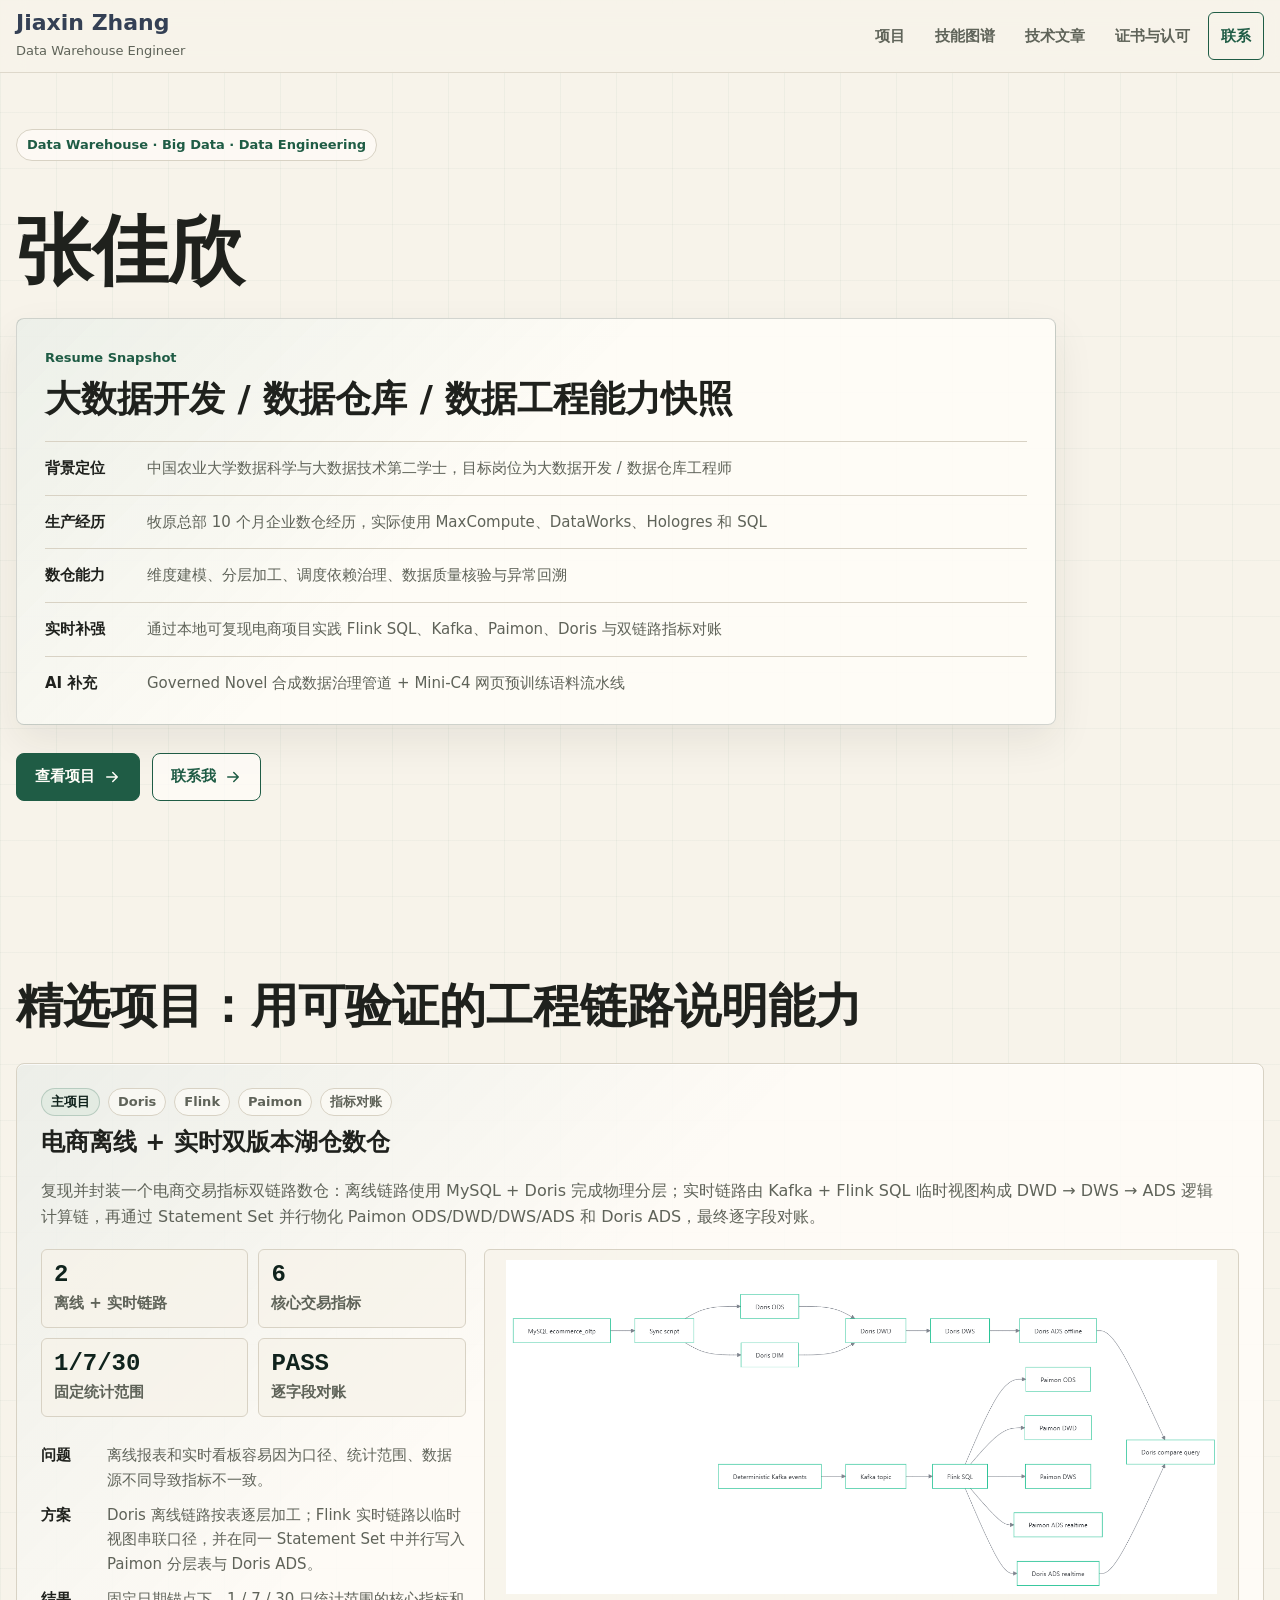
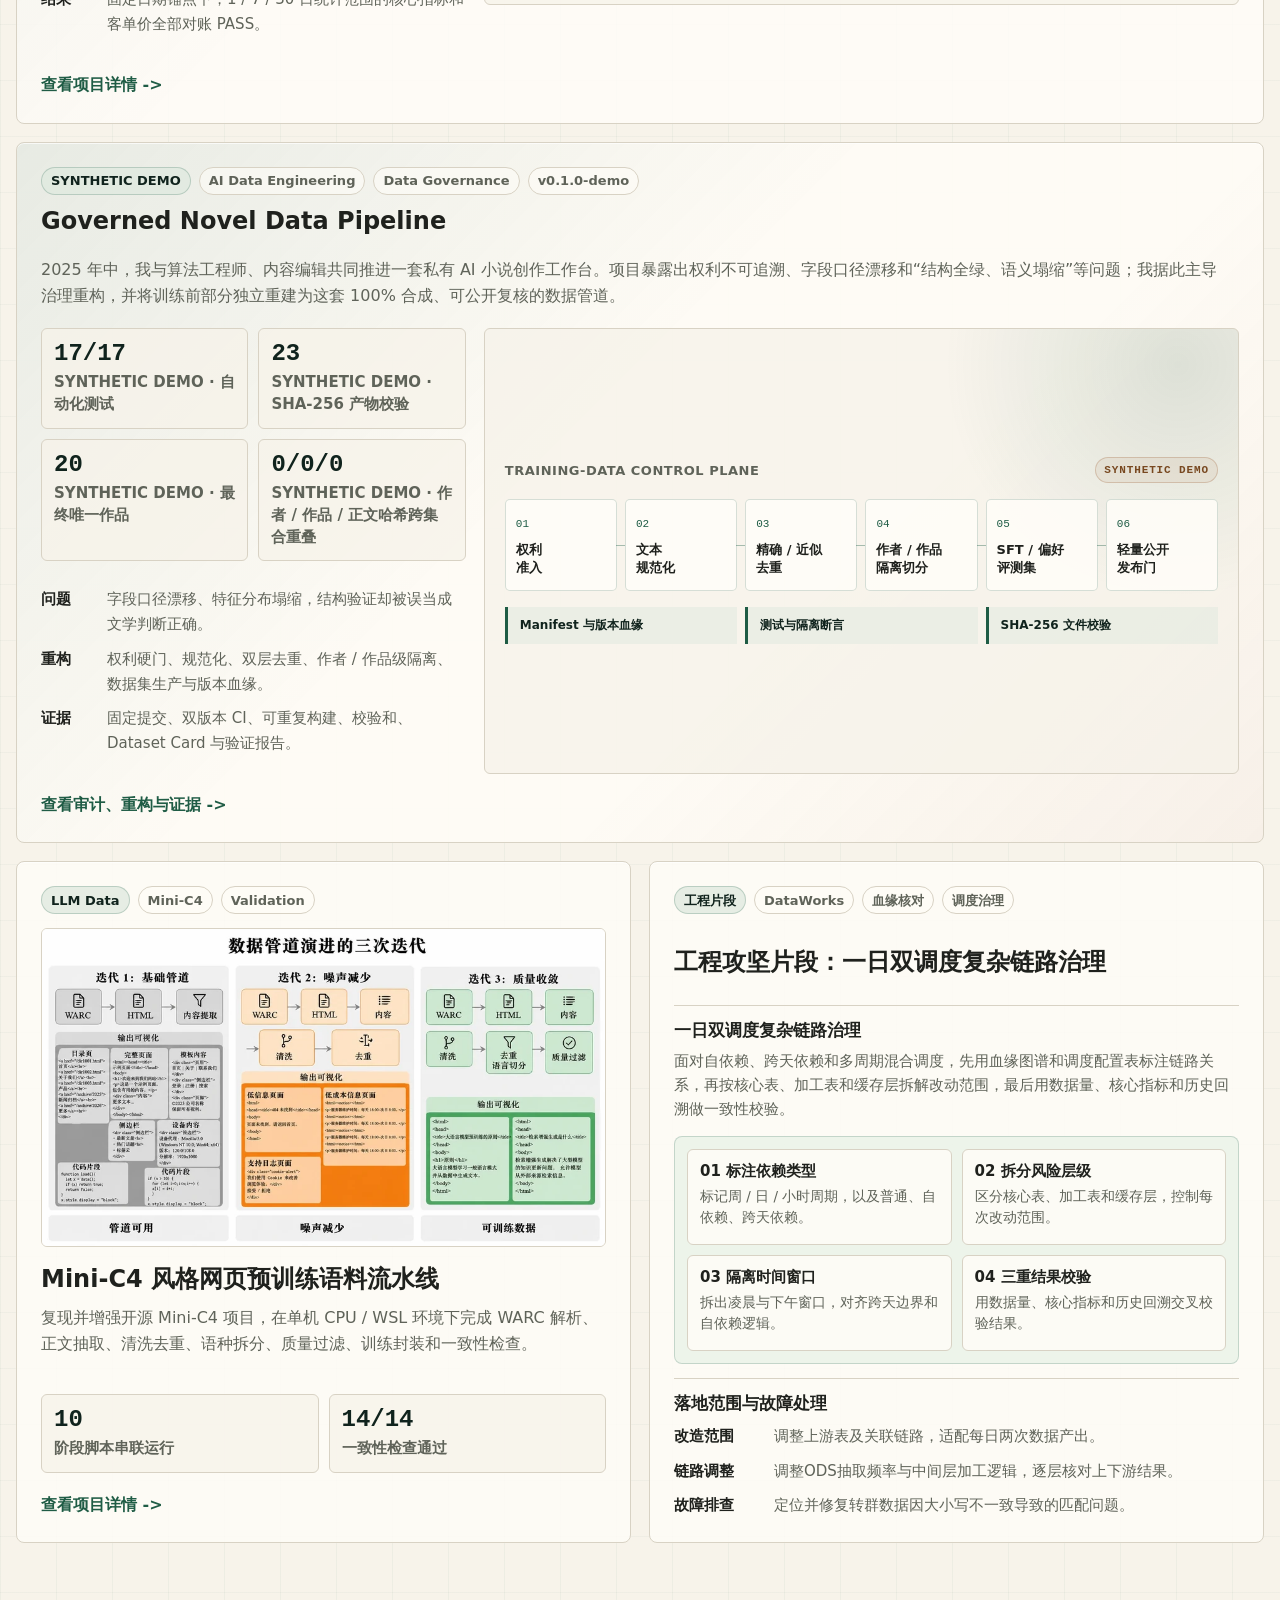
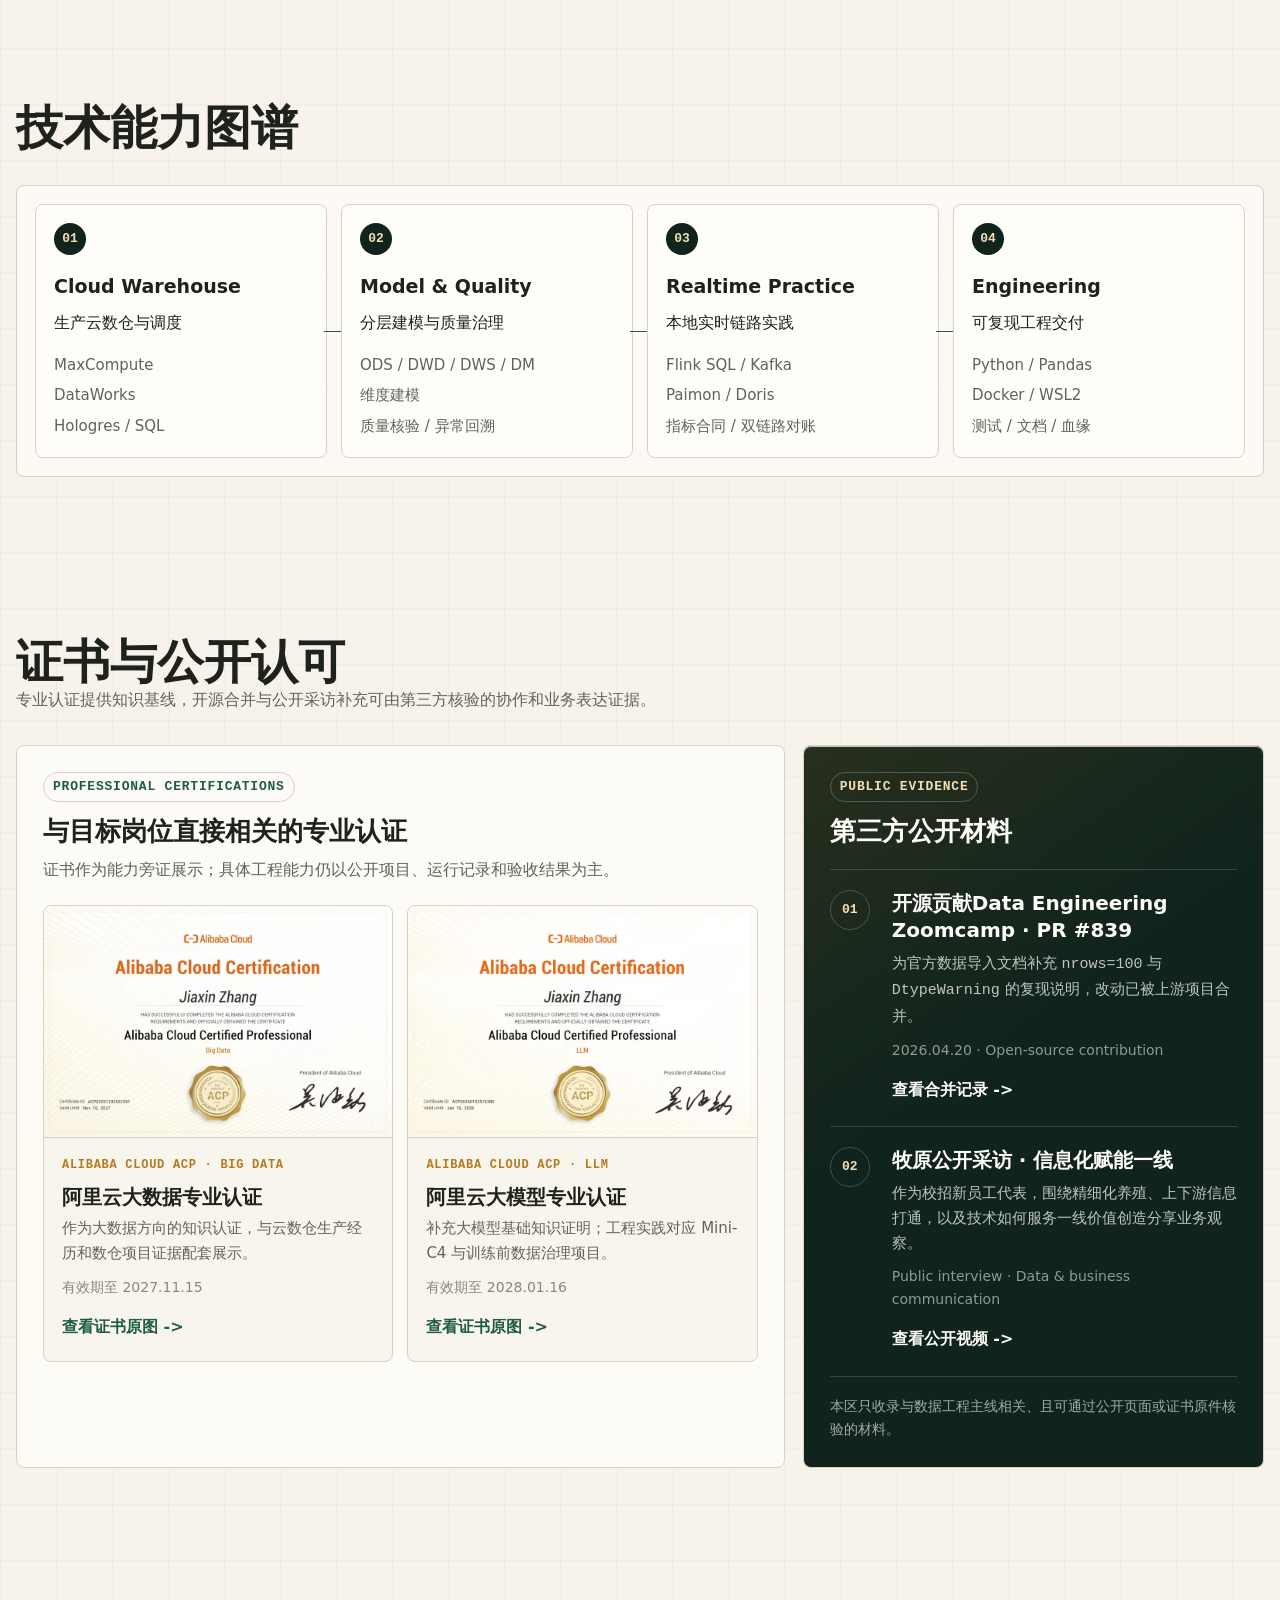
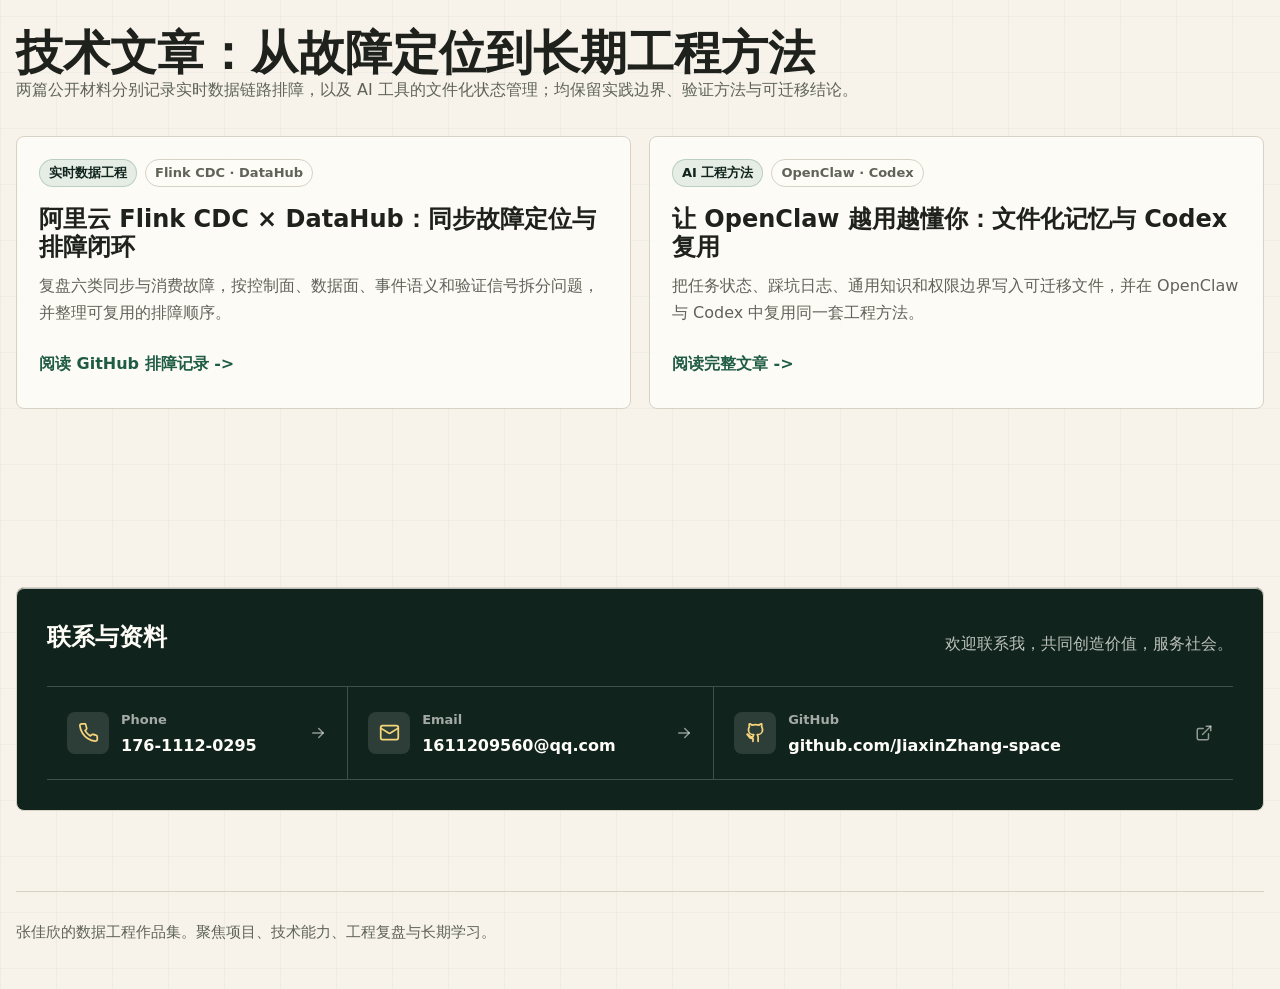
==== commit ae2ad833: "feat: 恢复底部联系方式，添加 Phone 卡片" ====
--- a/public/index.html
+++ b/public/index.html
@@ -1948,6 +1948,23 @@
             </p>
           </div>
           <div class="contact-actions" aria-label="联系方式">
+            <a class="contact-card" href="tel:17611120295" aria-label="拨打电话 176-1112-0295">
+              <span class="contact-icon" aria-hidden="true">
+                <svg viewBox="0 0 24 24" fill="none" stroke-width="2" stroke-linecap="round" stroke-linejoin="round">
+                  <path d="M22 16.92v3a2 2 0 0 1-2.18 2 19.79 19.79 0 0 1-8.63-3.07 19.5 19.5 0 0 1-6-6A19.79 19.79 0 0 1 2.12 4.18 2 2 0 0 1 4.11 2h3a2 2 0 0 1 2 1.72c.13.96.36 1.9.7 2.81a2 2 0 0 1-.45 2.11L8.09 9.91a16 16 0 0 0 6 6l1.27-1.27a2 2 0 0 1 2.11-.45c.91.34 1.85.57 2.81.7A2 2 0 0 1 22 16.92z"></path>
+                </svg>
+              </span>
+              <span>
+                <span class="contact-label">Phone</span>
+                <span class="contact-value">176-1112-0295</span>
+              </span>
+              <span class="contact-arrow" aria-hidden="true">
+                <svg viewBox="0 0 24 24" fill="none" stroke-width="2" stroke-linecap="round" stroke-linejoin="round">
+                  <path d="M5 12h14"></path>
+                  <path d="m13 6 6 6-6 6"></path>
+                </svg>
+              </span>
+            </a>
             <a class="contact-card" href="mailto:1611209560@qq.com" aria-label="发送邮件到 1611209560@qq.com">
               <span class="contact-icon" aria-hidden="true">
                 <svg viewBox="0 0 24 24" fill="none" stroke-width="2" stroke-linecap="round" stroke-linejoin="round">
@@ -1998,3 +2015,4 @@
 
 
 
+<!-- build: 1784451657 -->
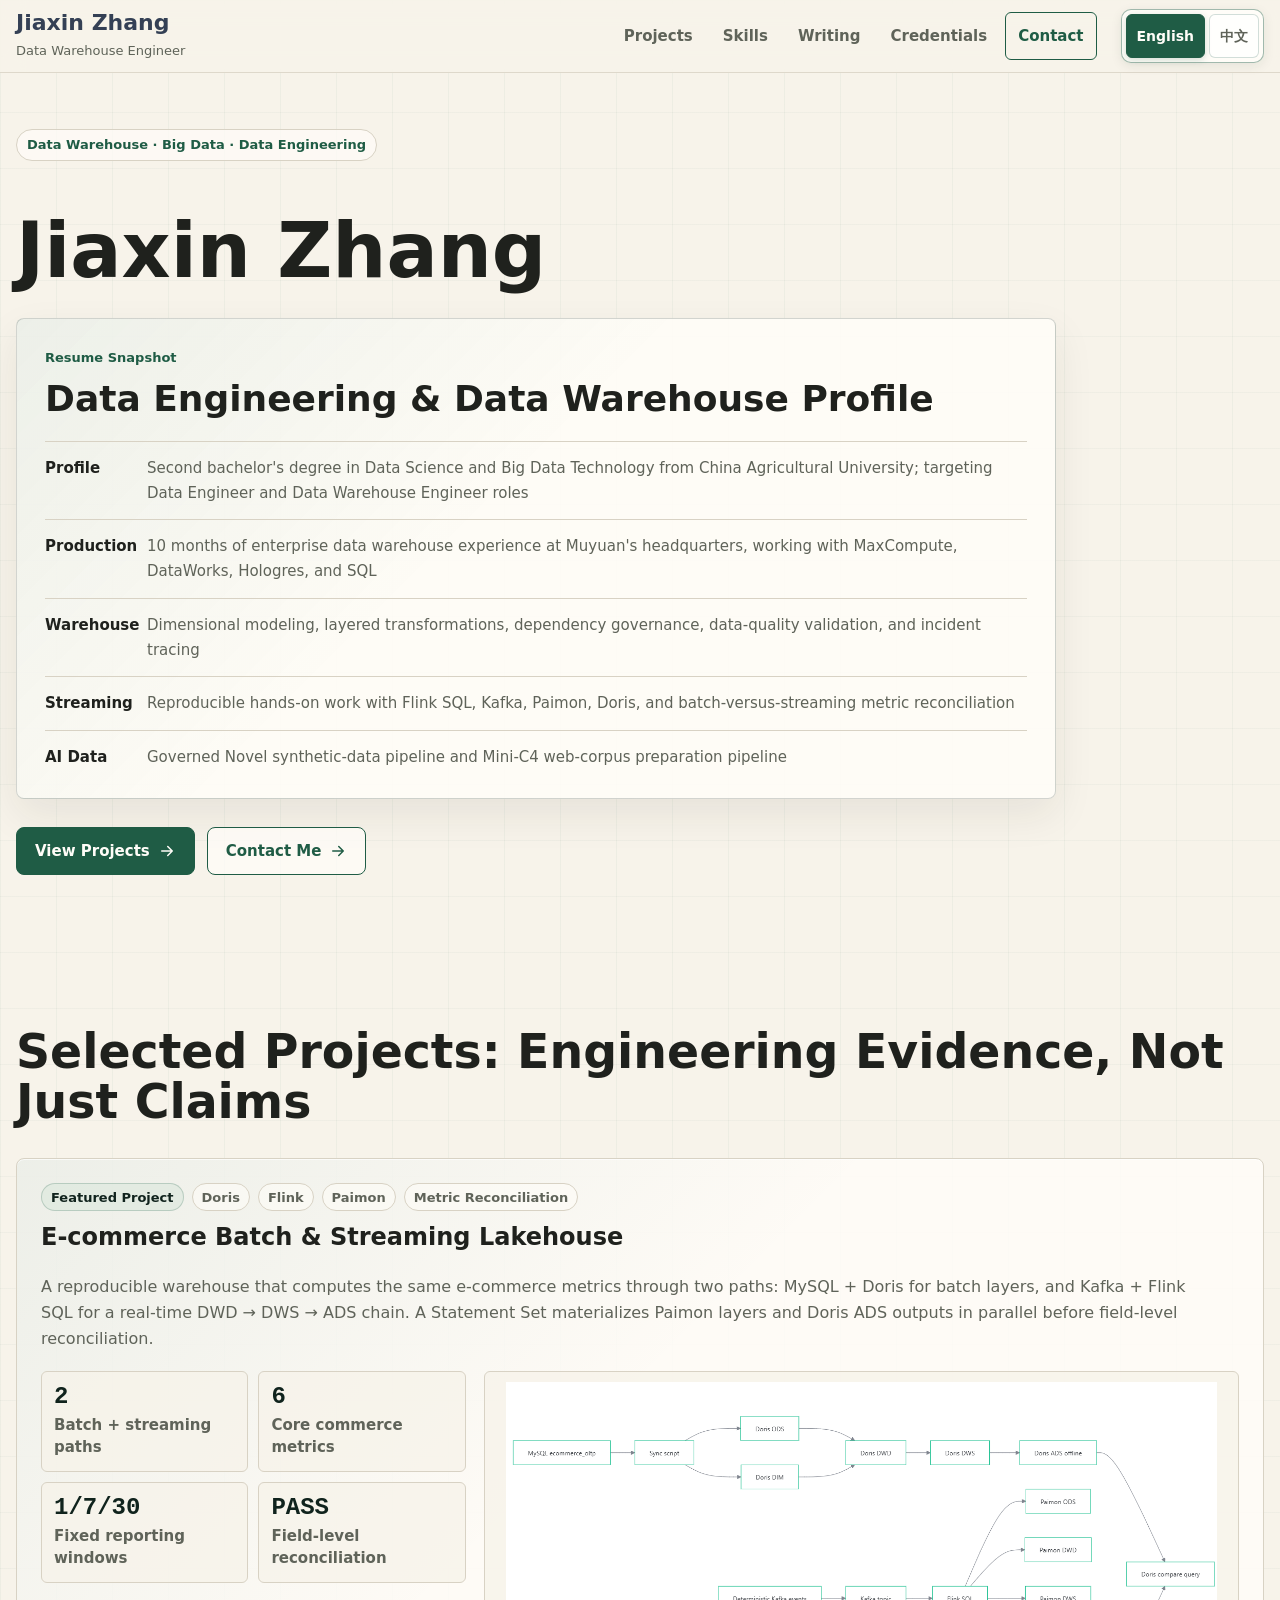
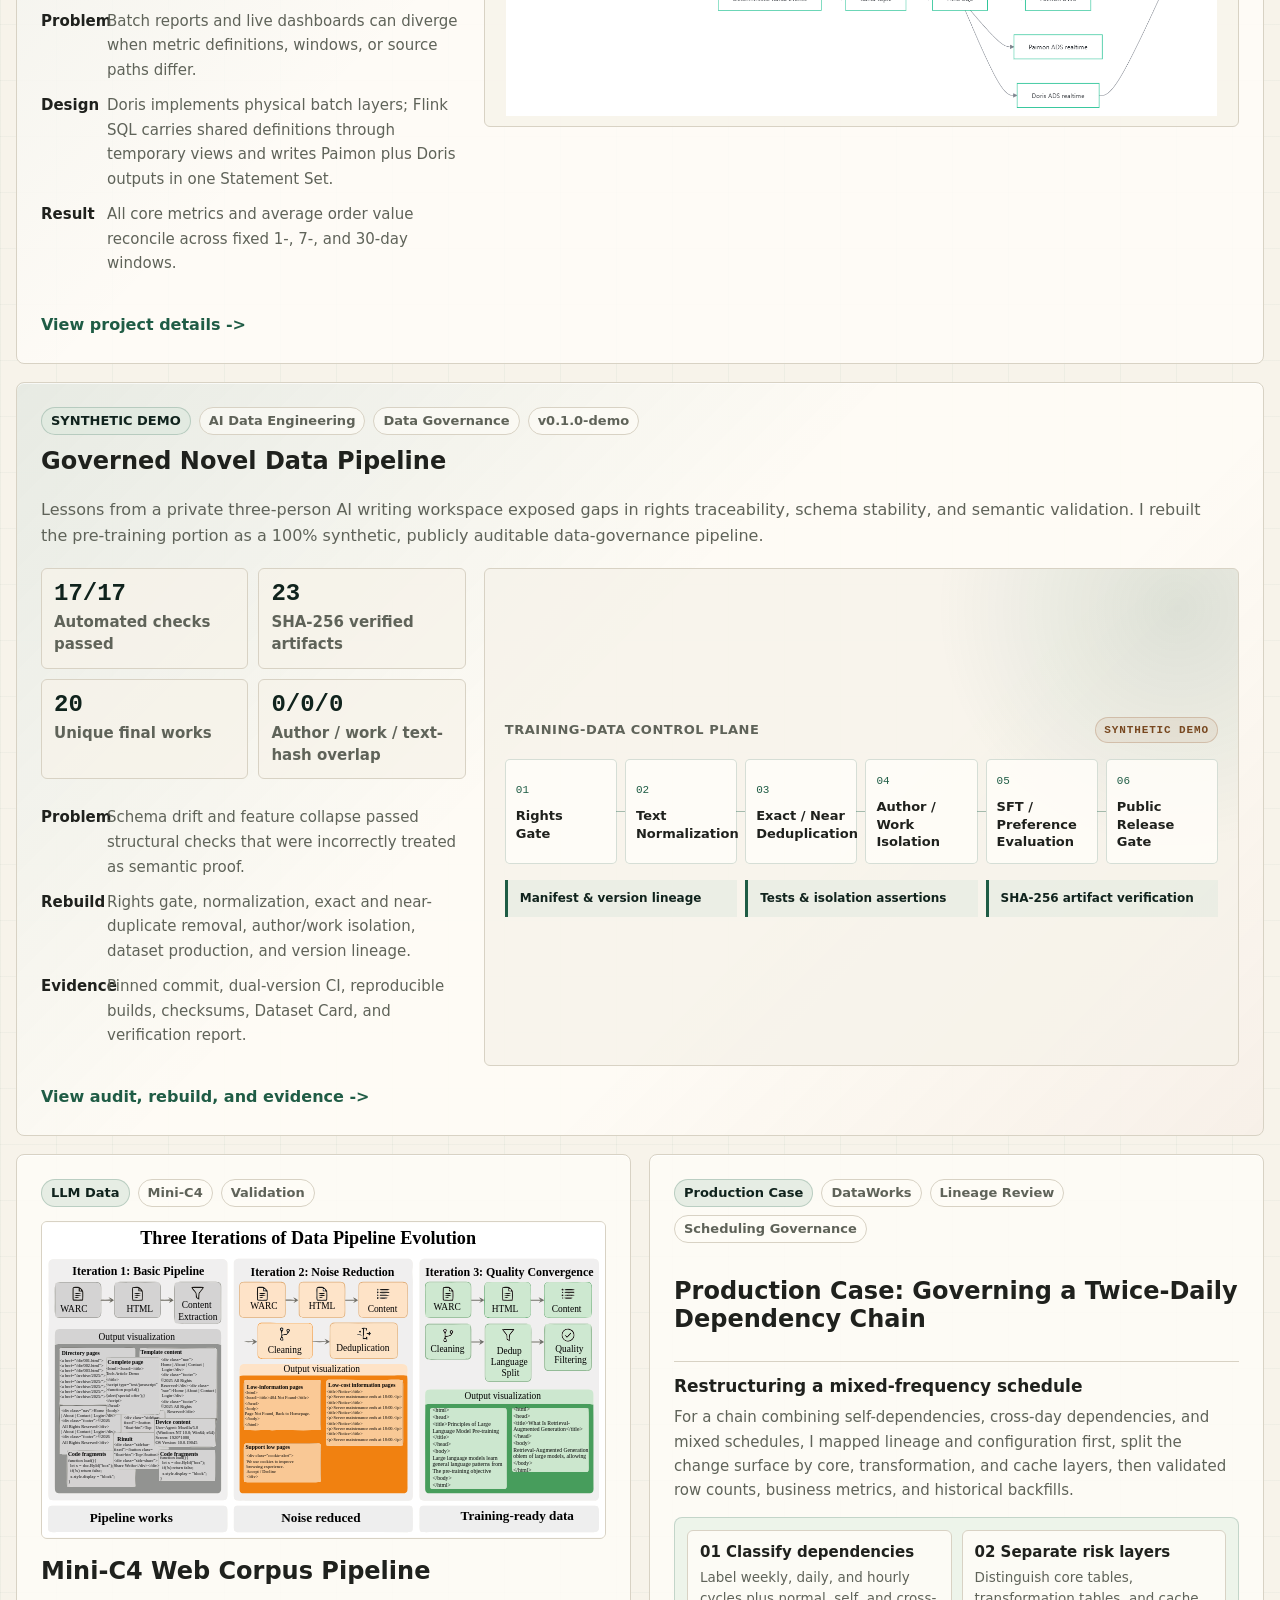
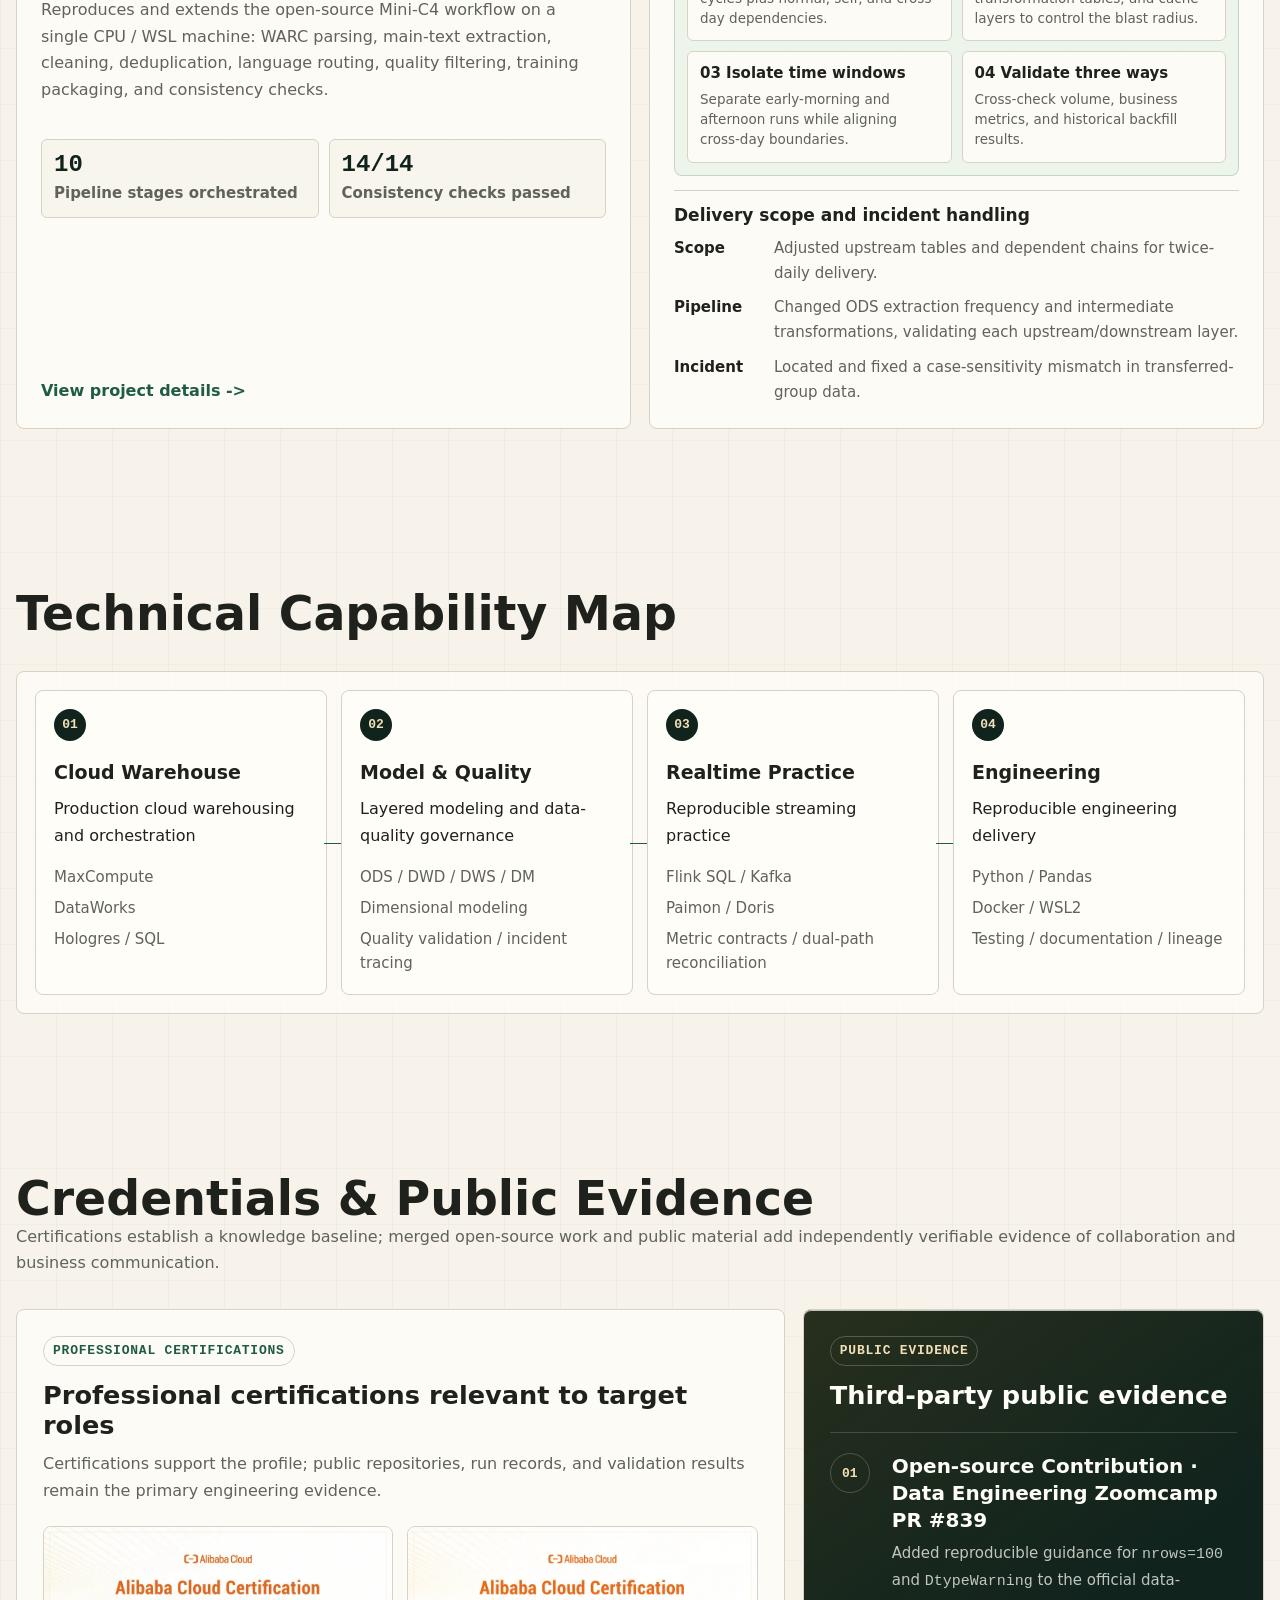
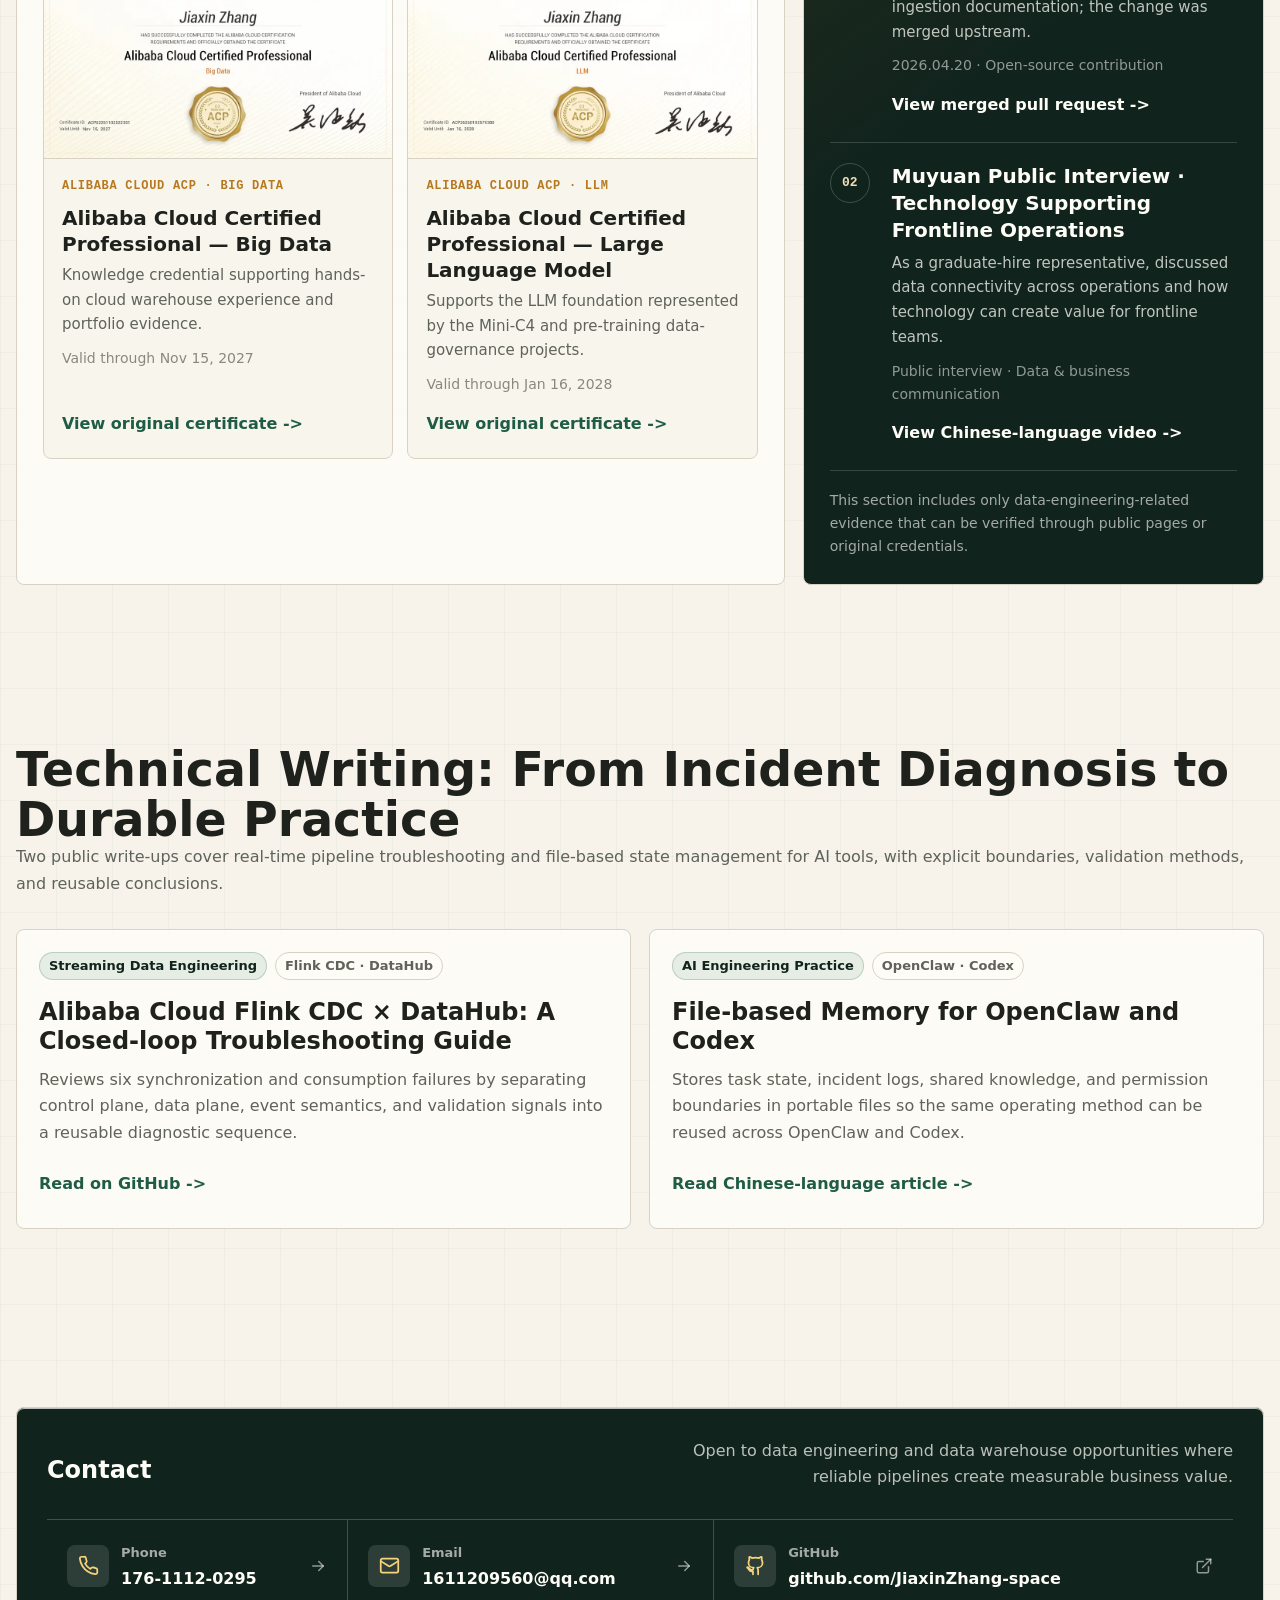
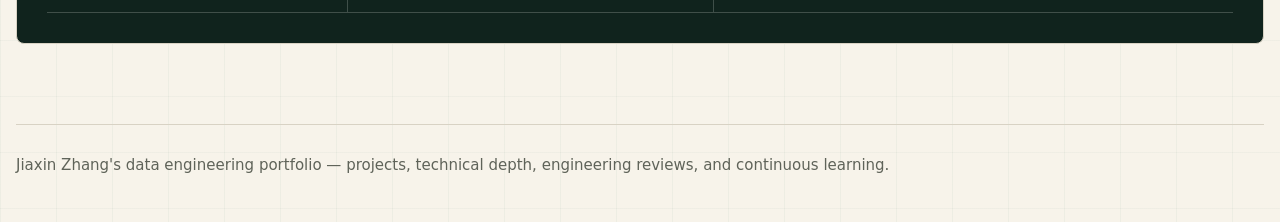
==== commit e50cd382: "fix: localize Mini-C4 homepage thumbnail" ====
--- a/public/index.html
+++ b/public/index.html
@@ -1,28 +1,32 @@
 ﻿<!doctype html>
-<html lang="zh-CN">
+<html lang="en">
   <head>
     <meta charset="utf-8">
     <meta name="viewport" content="width=device-width, initial-scale=1">
-    <title>张佳欣｜大数据开发 / 数据仓库 / 数据工程作品集</title>
+    <title>Jiaxin Zhang | Data Engineering & Data Warehouse Portfolio</title>
     <meta
       name="description"
-      content="张佳欣的大数据开发、数据仓库、数据工程方向作品集，展示离线数仓、实时链路、复杂调度和 LLM 数据管道项目。"
+      content="Jiaxin Zhang's data engineering portfolio, featuring production cloud warehousing, batch and streaming pipelines, data quality, and LLM data preparation projects."
     >
     <link rel="canonical" href="https://jiaxinzhang-space.github.io/">
-    <link rel="icon" href="/favicon.svg" type="image/svg+xml">
+    <link rel="alternate" hreflang="en" href="https://jiaxinzhang-space.github.io/">
+    <link rel="alternate" hreflang="zh-CN" href="https://jiaxinzhang-space.github.io/zh/">
+    <link rel="alternate" hreflang="x-default" href="https://jiaxinzhang-space.github.io/">
+    <link rel="icon" href="favicon.svg" type="image/svg+xml">
     <meta name="theme-color" content="#10231d">
     <meta property="og:type" content="website">
-    <meta property="og:locale" content="zh_CN">
-    <meta property="og:site_name" content="张佳欣的技术作品集">
-    <meta property="og:title" content="张佳欣｜大数据开发 / 数据仓库 / 数据工程作品集">
-    <meta property="og:description" content="离线数仓、实时链路、数据治理与 LLM 数据工程项目，用公开仓库和验收结果展示可验证的工程能力。">
+    <meta property="og:locale" content="en_US">
+    <meta property="og:locale:alternate" content="zh_CN">
+    <meta property="og:site_name" content="Jiaxin Zhang's Data Engineering Portfolio">
+    <meta property="og:title" content="Jiaxin Zhang | Data Engineering & Data Warehouse Portfolio">
+    <meta property="og:description" content="Production cloud warehousing, batch and streaming pipelines, data governance, and LLM data engineering backed by public repositories and validation evidence.">
     <meta property="og:url" content="https://jiaxinzhang-space.github.io/">
     <meta property="og:image" content="https://jiaxinzhang-space.github.io/og-cover.png">
     <meta property="og:image:width" content="1200">
     <meta property="og:image:height" content="630">
     <meta name="twitter:card" content="summary_large_image">
-    <meta name="twitter:title" content="张佳欣｜数据工程作品集">
-    <meta name="twitter:description" content="离线数仓、实时链路、数据治理与 LLM 数据工程项目。">
+    <meta name="twitter:title" content="Jiaxin Zhang | Data Engineering Portfolio">
+    <meta name="twitter:description" content="Data warehousing, streaming pipelines, governance, and LLM data engineering projects.">
     <meta name="twitter:image" content="https://jiaxinzhang-space.github.io/og-cover.png">
     <script type="application/ld+json">
       {
@@ -31,23 +35,23 @@
           {
             "@type": "Person",
             "@id": "https://jiaxinzhang-space.github.io/#person",
-            "name": "张佳欣",
-            "alternateName": "Jiaxin Zhang",
+            "name": "Jiaxin Zhang",
+            "alternateName": "张佳欣",
             "url": "https://jiaxinzhang-space.github.io/",
-            "jobTitle": "数据工程师",
+            "jobTitle": "Data Engineer",
             "email": "mailto:1611209560@qq.com",
             "sameAs": [
               "https://github.com/JiaxinZhang-space",
               "https://blog.csdn.net/zjx19961016"
             ],
-            "knowsAbout": ["数据仓库", "大数据开发", "数据工程", "Flink", "Doris", "LLM 数据工程"]
+            "knowsAbout": ["Data Warehousing", "Data Engineering", "Dimensional Modeling", "Flink", "Doris", "LLM Data Engineering"]
           },
           {
             "@type": "WebSite",
             "@id": "https://jiaxinzhang-space.github.io/#website",
             "url": "https://jiaxinzhang-space.github.io/",
-            "name": "张佳欣的技术作品集",
-            "inLanguage": "zh-CN",
+            "name": "Jiaxin Zhang's Data Engineering Portfolio",
+            "inLanguage": "en",
             "author": {"@id": "https://jiaxinzhang-space.github.io/#person"}
           }
         ]
@@ -1489,23 +1493,28 @@
         }
       }
     </style>
+    <link rel="stylesheet" href="assets/i18n.css">
   </head>
   <body id="top">
-    <a class="skip-link" href="#main-content">跳到正文</a>
+    <a class="skip-link" href="#main-content">Skip to main content</a>
     <header class="site-header">
-      <nav class="nav" aria-label="主导航">
-        <a class="brand" href="#top" aria-label="返回首页">
+      <nav class="nav" aria-label="Primary navigation">
+        <a class="brand" href="#top" aria-label="Back to homepage">
           <span>
             <span class="brand-name">Jiaxin Zhang</span>
             <small>Data Warehouse Engineer</small>
           </span>
         </a>
         <div class="nav-links">
-          <a href="#projects">项目</a>
-          <a href="#skills">技能图谱</a>
-          <a href="#writing">技术文章</a>
-          <a href="#credentials">证书与认可</a>
-          <a class="resume-link" href="#contact">联系</a>
+          <a href="#projects">Projects</a>
+          <a href="#skills">Skills</a>
+          <a href="#writing">Writing</a>
+          <a href="#credentials">Credentials</a>
+          <a class="resume-link" href="#contact">Contact</a>
+        </div>
+        <div class="language-switch" aria-label="Choose language">
+          <span lang="en" aria-current="page">English</span>
+          <a href="zh/index.html" lang="zh-CN" hreflang="zh-CN">中文</a>
         </div>
       </nav>
     </header>
@@ -1514,44 +1523,44 @@
       <section class="section hero" aria-labelledby="hero-title">
         <div class="hero-content">
           <span class="eyebrow">Data Warehouse · Big Data · Data Engineering</span>
-          <h1 id="hero-title">张佳欣</h1>
-
-          <div class="resume-snapshot" aria-label="首页简历快照">
+          <h1 id="hero-title">Jiaxin Zhang</h1>
+
+          <div class="resume-snapshot" aria-label="Professional summary">
             <span class="snapshot-kicker">Resume Snapshot</span>
-            <h2>大数据开发 / 数据仓库 / 数据工程能力快照</h2>
+            <h2>Data Engineering &amp; Data Warehouse Profile</h2>
             <ul class="snapshot-list">
               <li>
-                <strong>背景定位</strong>
-                <span>中国农业大学数据科学与大数据技术第二学士，目标岗位为大数据开发 / 数据仓库工程师</span>
+                <strong>Profile</strong>
+                <span>Second bachelor's degree in Data Science and Big Data Technology from China Agricultural University; targeting Data Engineer and Data Warehouse Engineer roles</span>
               </li>
               <li>
-                <strong>生产经历</strong>
-                <span>牧原总部 10 个月企业数仓经历，实际使用 MaxCompute、DataWorks、Hologres 和 SQL</span>
+                <strong>Production</strong>
+                <span>10 months of enterprise data warehouse experience at Muyuan's headquarters, working with MaxCompute, DataWorks, Hologres, and SQL</span>
               </li>
               <li>
-                <strong>数仓能力</strong>
-                <span>维度建模、分层加工、调度依赖治理、数据质量核验与异常回溯</span>
+                <strong>Warehouse</strong>
+                <span>Dimensional modeling, layered transformations, dependency governance, data-quality validation, and incident tracing</span>
               </li>
               <li>
-                <strong>实时补强</strong>
-                <span>通过本地可复现电商项目实践 Flink SQL、Kafka、Paimon、Doris 与双链路指标对账</span>
+                <strong>Streaming</strong>
+                <span>Reproducible hands-on work with Flink SQL, Kafka, Paimon, Doris, and batch-versus-streaming metric reconciliation</span>
               </li>
               <li>
-                <strong>AI 补充</strong>
-                <span>Governed Novel 合成数据治理管道 + Mini-C4 网页预训练语料流水线</span>
+                <strong>AI Data</strong>
+                <span>Governed Novel synthetic-data pipeline and Mini-C4 web-corpus preparation pipeline</span>
               </li>
             </ul>
           </div>
 
           <div class="hero-actions">
             <a class="button primary" href="#projects">
-              查看项目
+              View Projects
               <svg viewBox="0 0 24 24" aria-hidden="true">
                 <path d="M5 12h14M13 6l6 6-6 6" fill="none" stroke="currentColor" stroke-width="2" stroke-linecap="round" stroke-linejoin="round"/>
               </svg>
             </a>
             <a class="button secondary" href="#contact">
-              联系我
+              Contact Me
               <svg viewBox="0 0 24 24" aria-hidden="true">
                 <path d="M5 12h14M13 6l6 6-6 6" fill="none" stroke="currentColor" stroke-width="2" stroke-linecap="round" stroke-linejoin="round"/>
               </svg>
@@ -1562,43 +1571,43 @@
 
       <section class="section" id="projects" aria-labelledby="projects-title">
         <div class="section-heading">
-          <h2 id="projects-title">精选项目：用可验证的工程链路说明能力</h2>
+          <h2 id="projects-title">Selected Projects: Engineering Evidence, Not Just Claims</h2>
         </div>
 
         <div class="project-grid">
           <article class="project-card featured">
             <div class="project-featured-intro">
               <div class="project-topline">
-                <span class="pill strong">主项目</span>
+                <span class="pill strong">Featured Project</span>
                 <span class="pill">Doris</span>
                 <span class="pill">Flink</span>
                 <span class="pill">Paimon</span>
-                <span class="pill">指标对账</span>
+                <span class="pill">Metric Reconciliation</span>
               </div>
-              <h3>电商离线 + 实时双版本湖仓数仓</h3>
+              <h3>E-commerce Batch &amp; Streaming Lakehouse</h3>
               <p>
-                复现并封装一个电商交易指标双链路数仓：离线链路使用 MySQL + Doris 完成物理分层；实时链路由 Kafka + Flink SQL 临时视图构成 DWD → DWS → ADS 逻辑计算链，再通过 Statement Set 并行物化 Paimon ODS/DWD/DWS/ADS 和 Doris ADS，最终逐字段对账。
+                A reproducible warehouse that computes the same e-commerce metrics through two paths: MySQL + Doris for batch layers, and Kafka + Flink SQL for a real-time DWD → DWS → ADS chain. A Statement Set materializes Paimon layers and Doris ADS outputs in parallel before field-level reconciliation.
               </p>
             </div>
             <div class="project-featured-body">
               <div class="project-featured-copy">
-                <div class="project-metrics" aria-label="电商数仓项目指标">
-                  <div class="project-metric"><strong>2</strong><span>离线 + 实时链路</span></div>
-                  <div class="project-metric"><strong>6</strong><span>核心交易指标</span></div>
-                  <div class="project-metric"><strong>1/7/30</strong><span>固定统计范围</span></div>
-                  <div class="project-metric"><strong>PASS</strong><span>逐字段对账</span></div>
+                <div class="project-metrics" aria-label="E-commerce warehouse project metrics">
+                  <div class="project-metric"><strong>2</strong><span>Batch + streaming paths</span></div>
+                  <div class="project-metric"><strong>6</strong><span>Core commerce metrics</span></div>
+                  <div class="project-metric"><strong>1/7/30</strong><span>Fixed reporting windows</span></div>
+                  <div class="project-metric"><strong>PASS</strong><span>Field-level reconciliation</span></div>
                 </div>
                 <ul class="project-list">
-                  <li><strong>问题</strong><span>离线报表和实时看板容易因为口径、统计范围、数据源不同导致指标不一致。</span></li>
-                  <li><strong>方案</strong><span>Doris 离线链路按表逐层加工；Flink 实时链路以临时视图串联口径，并在同一 Statement Set 中并行写入 Paimon 分层表与 Doris ADS。</span></li>
-                  <li><strong>结果</strong><span>固定日期锚点下，1 / 7 / 30 日统计范围的核心指标和客单价全部对账 PASS。</span></li>
+                  <li><strong>Problem</strong><span>Batch reports and live dashboards can diverge when metric definitions, windows, or source paths differ.</span></li>
+                  <li><strong>Design</strong><span>Doris implements physical batch layers; Flink SQL carries shared definitions through temporary views and writes Paimon plus Doris outputs in one Statement Set.</span></li>
+                  <li><strong>Result</strong><span>All core metrics and average order value reconcile across fixed 1-, 7-, and 30-day windows.</span></li>
                 </ul>
               </div>
               <figure class="project-visual" data-visual="ecommerce-home-thumb">
-                <img src="assets/projects/ecommerce-lakehouse/architecture.png" alt="电商离线与实时双链路数仓架构缩略图" width="1386" height="651" loading="lazy">
+                <img src="assets/projects/ecommerce-lakehouse/architecture.png" alt="Architecture for the e-commerce batch and streaming warehouse" width="1386" height="651" loading="lazy">
               </figure>
             </div>
-            <a class="card-link" href="projects/ecommerce-lakehouse-warehouse.html">查看项目详情 -></a>
+            <a class="card-link" href="projects/ecommerce-lakehouse-warehouse.html">View project details -&gt;</a>
           </article>
 
           <article class="project-card featured novel-featured">
@@ -1611,44 +1620,44 @@
               </div>
               <h3>Governed Novel Data Pipeline</h3>
               <p>
-                2025 年中，我与算法工程师、内容编辑共同推进一套私有 AI 小说创作工作台。项目暴露出权利不可追溯、字段口径漂移和“结构全绿、语义塌缩”等问题；我据此主导治理重构，并将训练前部分独立重建为这套 100% 合成、可公开复核的数据管道。
+                Lessons from a private three-person AI writing workspace exposed gaps in rights traceability, schema stability, and semantic validation. I rebuilt the pre-training portion as a 100% synthetic, publicly auditable data-governance pipeline.
               </p>
             </div>
             <div class="project-featured-body">
               <div class="project-featured-copy">
-                <div class="project-metrics" aria-label="Governed Novel 合成演示指标">
-                  <div class="project-metric"><strong>17/17</strong><span>SYNTHETIC DEMO · 自动化测试</span></div>
-                  <div class="project-metric"><strong>23</strong><span>SYNTHETIC DEMO · SHA-256 产物校验</span></div>
-                  <div class="project-metric"><strong>20</strong><span>SYNTHETIC DEMO · 最终唯一作品</span></div>
-                  <div class="project-metric"><strong>0/0/0</strong><span>SYNTHETIC DEMO · 作者 / 作品 / 正文哈希跨集合重叠</span></div>
+                <div class="project-metrics" aria-label="Governed Novel synthetic demo metrics">
+                  <div class="project-metric"><strong>17/17</strong><span>Automated checks passed</span></div>
+                  <div class="project-metric"><strong>23</strong><span>SHA-256 verified artifacts</span></div>
+                  <div class="project-metric"><strong>20</strong><span>Unique final works</span></div>
+                  <div class="project-metric"><strong>0/0/0</strong><span>Author / work / text-hash overlap</span></div>
                 </div>
                 <ul class="project-list">
-                  <li><strong>问题</strong><span>字段口径漂移、特征分布塌缩，结构验证却被误当成文学判断正确。</span></li>
-                  <li><strong>重构</strong><span>权利硬门、规范化、双层去重、作者 / 作品级隔离、数据集生产与版本血缘。</span></li>
-                  <li><strong>证据</strong><span>固定提交、双版本 CI、可重复构建、校验和、Dataset Card 与验证报告。</span></li>
+                  <li><strong>Problem</strong><span>Schema drift and feature collapse passed structural checks that were incorrectly treated as semantic proof.</span></li>
+                  <li><strong>Rebuild</strong><span>Rights gate, normalization, exact and near-duplicate removal, author/work isolation, dataset production, and version lineage.</span></li>
+                  <li><strong>Evidence</strong><span>Pinned commit, dual-version CI, reproducible builds, checksums, Dataset Card, and verification report.</span></li>
                 </ul>
               </div>
-              <figure class="novel-home-visual" aria-label="Governed Novel 数据治理管道缩略流程图">
+              <figure class="novel-home-visual" aria-label="Governed Novel data-governance pipeline overview">
                 <figcaption>
                   <span>TRAINING-DATA CONTROL PLANE</span>
                   <span class="synthetic-mark">SYNTHETIC DEMO</span>
                 </figcaption>
                 <div class="novel-mini-flow">
-                  <div class="novel-mini-step"><small>01</small><strong>权利<br>准入</strong></div>
-                  <div class="novel-mini-step"><small>02</small><strong>文本<br>规范化</strong></div>
-                  <div class="novel-mini-step"><small>03</small><strong>精确 / 近似<br>去重</strong></div>
-                  <div class="novel-mini-step"><small>04</small><strong>作者 / 作品<br>隔离切分</strong></div>
-                  <div class="novel-mini-step"><small>05</small><strong>SFT / 偏好<br>评测集</strong></div>
-                  <div class="novel-mini-step"><small>06</small><strong>轻量公开<br>发布门</strong></div>
+                  <div class="novel-mini-step"><small>01</small><strong>Rights<br>Gate</strong></div>
+                  <div class="novel-mini-step"><small>02</small><strong>Text<br>Normalization</strong></div>
+                  <div class="novel-mini-step"><small>03</small><strong>Exact / Near<br>Deduplication</strong></div>
+                  <div class="novel-mini-step"><small>04</small><strong>Author / Work<br>Isolation</strong></div>
+                  <div class="novel-mini-step"><small>05</small><strong>SFT / Preference<br>Evaluation</strong></div>
+                  <div class="novel-mini-step"><small>06</small><strong>Public<br>Release Gate</strong></div>
                 </div>
                 <div class="novel-mini-controls">
-                  <div class="novel-mini-control">Manifest 与版本血缘</div>
-                  <div class="novel-mini-control">测试与隔离断言</div>
-                  <div class="novel-mini-control">SHA-256 文件校验</div>
+                  <div class="novel-mini-control">Manifest &amp; version lineage</div>
+                  <div class="novel-mini-control">Tests &amp; isolation assertions</div>
+                  <div class="novel-mini-control">SHA-256 artifact verification</div>
                 </div>
               </figure>
             </div>
-            <a class="card-link" href="projects/governed-novel-data-pipeline.html">查看审计、重构与证据 -></a>
+            <a class="card-link" href="projects/governed-novel-data-pipeline.html">View audit, rebuild, and evidence -&gt;</a>
           </article>
 
           <article class="project-card">
@@ -1658,58 +1667,58 @@
               <span class="pill">Validation</span>
             </div>
             <figure class="project-visual" data-visual="mini-c4-home-thumb">
-              <img src="assets/projects/mini-c4/pipeline-iterations-thumb.webp" alt="Mini-C4 数据管道三次迭代缩略图" width="900" height="506" loading="lazy">
+              <img src="assets/projects/mini-c4/pipeline-iterations-en.svg" alt="Three iterations of the Mini-C4 data pipeline" width="900" height="503" loading="lazy">
             </figure>
-            <h3>Mini-C4 风格网页预训练语料流水线</h3>
+            <h3>Mini-C4 Web Corpus Pipeline</h3>
             <p>
-              复现并增强开源 Mini-C4 项目，在单机 CPU / WSL 环境下完成 WARC 解析、正文抽取、清洗去重、语种拆分、质量过滤、训练封装和一致性检查。
+              Reproduces and extends the open-source Mini-C4 workflow on a single CPU / WSL machine: WARC parsing, main-text extraction, cleaning, deduplication, language routing, quality filtering, training packaging, and consistency checks.
             </p>
-            <div class="project-metrics" aria-label="Mini-C4 项目指标">
-              <div class="project-metric"><strong>10</strong><span>阶段脚本串联运行</span></div>
-              <div class="project-metric"><strong>14/14</strong><span>一致性检查通过</span></div>
+            <div class="project-metrics" aria-label="Mini-C4 project metrics">
+              <div class="project-metric"><strong>10</strong><span>Pipeline stages orchestrated</span></div>
+              <div class="project-metric"><strong>14/14</strong><span>Consistency checks passed</span></div>
             </div>
-            <a class="card-link" href="projects/mini-c4-data-pipeline.html">查看项目详情 -></a>
+            <a class="card-link" href="projects/mini-c4-data-pipeline.html">View project details -&gt;</a>
           </article>
 
           <article class="project-card engineering-card">
             <div class="project-topline">
-              <span class="pill strong">工程片段</span>
+              <span class="pill strong">Production Case</span>
               <span class="pill">DataWorks</span>
-              <span class="pill">血缘核对</span>
-              <span class="pill">调度治理</span>
+              <span class="pill">Lineage Review</span>
+              <span class="pill">Scheduling Governance</span>
             </div>
-            <h3>工程攻坚片段：一日双调度复杂链路治理</h3>
+            <h3>Production Case: Governing a Twice-Daily Dependency Chain</h3>
             <div class="challenge-cases">
               <section class="challenge-case" aria-labelledby="schedule-governance-title">
-                <h4 id="schedule-governance-title">一日双调度复杂链路治理</h4>
+                <h4 id="schedule-governance-title">Restructuring a mixed-frequency schedule</h4>
                 <p>
-                  面对自依赖、跨天依赖和多周期混合调度，先用血缘图谱和调度配置表标注链路关系，再按核心表、加工表和缓存层拆解改动范围，最后用数据量、核心指标和历史回溯做一致性校验。
+                  For a chain combining self-dependencies, cross-day dependencies, and mixed schedules, I mapped lineage and configuration first, split the change surface by core, transformation, and cache layers, then validated row counts, business metrics, and historical backfills.
                 </p>
-                <div class="governance-map" aria-label="一日双调度链路治理方法">
+                <div class="governance-map" aria-label="Governance method for a twice-daily dependency chain">
                   <div class="governance-step">
-                    <strong>01 标注依赖类型</strong>
-                    <span>标记周 / 日 / 小时周期，以及普通、自依赖、跨天依赖。</span>
+                    <strong>01 Classify dependencies</strong>
+                    <span>Label weekly, daily, and hourly cycles plus normal, self, and cross-day dependencies.</span>
                   </div>
                   <div class="governance-step">
-                    <strong>02 拆分风险层级</strong>
-                    <span>区分核心表、加工表和缓存层，控制每次改动范围。</span>
+                    <strong>02 Separate risk layers</strong>
+                    <span>Distinguish core tables, transformation tables, and cache layers to control the blast radius.</span>
                   </div>
                   <div class="governance-step">
-                    <strong>03 隔离时间窗口</strong>
-                    <span>拆出凌晨与下午窗口，对齐跨天边界和自依赖逻辑。</span>
+                    <strong>03 Isolate time windows</strong>
+                    <span>Separate early-morning and afternoon runs while aligning cross-day boundaries.</span>
                   </div>
                   <div class="governance-step">
-                    <strong>04 三重结果校验</strong>
-                    <span>用数据量、核心指标和历史回溯交叉校验结果。</span>
+                    <strong>04 Validate three ways</strong>
+                    <span>Cross-check volume, business metrics, and historical backfill results.</span>
                   </div>
                 </div>
               </section>
               <section class="challenge-case" aria-labelledby="schedule-delivery-title">
-                <h4 id="schedule-delivery-title">落地范围与故障处理</h4>
+                <h4 id="schedule-delivery-title">Delivery scope and incident handling</h4>
                 <ul class="project-list">
-                  <li><strong>改造范围</strong><span>调整上游表及关联链路，适配每日两次数据产出。</span></li>
-                  <li><strong>链路调整</strong><span>调整ODS抽取频率与中间层加工逻辑，逐层核对上下游结果。</span></li>
-                  <li><strong>故障排查</strong><span>定位并修复转群数据因大小写不一致导致的匹配问题。</span></li>
+                  <li><strong>Scope</strong><span>Adjusted upstream tables and dependent chains for twice-daily delivery.</span></li>
+                  <li><strong>Pipeline</strong><span>Changed ODS extraction frequency and intermediate transformations, validating each upstream/downstream layer.</span></li>
+                  <li><strong>Incident</strong><span>Located and fixed a case-sensitivity mismatch in transferred-group data.</span></li>
                 </ul>
               </section>
             </div>
@@ -1719,14 +1728,14 @@
 
       <section class="section" id="skills" aria-labelledby="skills-title">
         <div class="section-heading">
-          <h2 id="skills-title">技术能力图谱</h2>
+          <h2 id="skills-title">Technical Capability Map</h2>
         </div>
 
-        <div class="pipeline" aria-label="技术能力管线">
+        <div class="pipeline" aria-label="Technical capability pipeline">
           <div class="pipe-stage">
             <span class="pipe-index">01</span>
             <h3>Cloud Warehouse</h3>
-            <p>生产云数仓与调度</p>
+            <p>Production cloud warehousing and orchestration</p>
             <ul>
               <li>MaxCompute</li>
               <li>DataWorks</li>
@@ -1736,31 +1745,31 @@
           <div class="pipe-stage">
             <span class="pipe-index">02</span>
             <h3>Model & Quality</h3>
-            <p>分层建模与质量治理</p>
+            <p>Layered modeling and data-quality governance</p>
             <ul>
               <li>ODS / DWD / DWS / DM</li>
-              <li>维度建模</li>
-              <li>质量核验 / 异常回溯</li>
+              <li>Dimensional modeling</li>
+              <li>Quality validation / incident tracing</li>
             </ul>
           </div>
           <div class="pipe-stage">
             <span class="pipe-index">03</span>
             <h3>Realtime Practice</h3>
-            <p>本地实时链路实践</p>
+            <p>Reproducible streaming practice</p>
             <ul>
               <li>Flink SQL / Kafka</li>
               <li>Paimon / Doris</li>
-              <li>指标合同 / 双链路对账</li>
+              <li>Metric contracts / dual-path reconciliation</li>
             </ul>
           </div>
           <div class="pipe-stage">
             <span class="pipe-index">04</span>
             <h3>Engineering</h3>
-            <p>可复现工程交付</p>
+            <p>Reproducible engineering delivery</p>
             <ul>
               <li>Python / Pandas</li>
               <li>Docker / WSL2</li>
-              <li>测试 / 文档 / 血缘</li>
+              <li>Testing / documentation / lineage</li>
             </ul>
           </div>
         </div>
@@ -1769,17 +1778,17 @@
 
       <section class="section" id="credentials" aria-labelledby="credentials-title">
         <div class="section-heading">
-          <h2 id="credentials-title">证书与公开认可</h2>
+          <h2 id="credentials-title">Credentials &amp; Public Evidence</h2>
           <p>
-            专业认证提供知识基线，开源合并与公开采访补充可由第三方核验的协作和业务表达证据。
+            Certifications establish a knowledge baseline; merged open-source work and public material add independently verifiable evidence of collaboration and business communication.
           </p>
         </div>
 
         <div class="credentials-layout">
           <div class="credentials-group">
             <span class="proof-kicker">Professional Certifications</span>
-            <h3>与目标岗位直接相关的专业认证</h3>
-            <p>证书作为能力旁证展示；具体工程能力仍以公开项目、运行记录和验收结果为主。</p>
+            <h3>Professional certifications relevant to target roles</h3>
+            <p>Certifications support the profile; public repositories, run records, and validation results remain the primary engineering evidence.</p>
 
             <div class="certificate-grid">
               <article class="certificate-card">
@@ -1788,11 +1797,11 @@
                   href="assets/credentials/alibaba-cloud-acp-big-data.jpg"
                   target="_blank"
                   rel="noopener"
-                  aria-label="查看阿里云大数据 ACP 证书原图"
+                  aria-label="View the original Alibaba Cloud ACP Big Data certificate"
                 >
                   <img
                     src="assets/credentials/alibaba-cloud-acp-big-data-thumb.webp"
-                    alt="张佳欣的阿里云大数据方向 ACP 专业认证证书"
+                    alt="Jiaxin Zhang's Alibaba Cloud ACP Big Data certification"
                     width="900"
                     height="600"
                     loading="lazy"
@@ -1800,15 +1809,15 @@
                 </a>
                 <div class="certificate-copy">
                   <span class="credential-label">Alibaba Cloud ACP · Big Data</span>
-                  <h4>阿里云大数据专业认证</h4>
-                  <p>作为大数据方向的知识认证，与云数仓生产经历和数仓项目证据配套展示。</p>
-                  <span class="proof-meta">有效期至 2027.11.15</span>
+                  <h4>Alibaba Cloud Certified Professional — Big Data</h4>
+                  <p>Knowledge credential supporting hands-on cloud warehouse experience and portfolio evidence.</p>
+                  <span class="proof-meta">Valid through Nov 15, 2027</span>
                   <a
                     class="certificate-link"
                     href="assets/credentials/alibaba-cloud-acp-big-data.jpg"
                     target="_blank"
                     rel="noopener"
-                  >查看证书原图 -&gt;</a>
+                  >View original certificate -&gt;</a>
                 </div>
               </article>
 
@@ -1818,11 +1827,11 @@
                   href="assets/credentials/alibaba-cloud-acp-llm.png"
                   target="_blank"
                   rel="noopener"
-                  aria-label="查看阿里云大模型 ACP 证书原图"
+                  aria-label="View the original Alibaba Cloud ACP Large Language Model certificate"
                 >
                   <img
                     src="assets/credentials/alibaba-cloud-acp-llm-thumb.webp"
-                    alt="张佳欣的阿里云大模型方向 ACP 专业认证证书"
+                    alt="Jiaxin Zhang's Alibaba Cloud ACP Large Language Model certification"
                     width="900"
                     height="600"
                     loading="lazy"
@@ -1830,15 +1839,15 @@
                 </a>
                 <div class="certificate-copy">
                   <span class="credential-label">Alibaba Cloud ACP · LLM</span>
-                  <h4>阿里云大模型专业认证</h4>
-                  <p>补充大模型基础知识证明；工程实践对应 Mini-C4 与训练前数据治理项目。</p>
-                  <span class="proof-meta">有效期至 2028.01.16</span>
+                  <h4>Alibaba Cloud Certified Professional — Large Language Model</h4>
+                  <p>Supports the LLM foundation represented by the Mini-C4 and pre-training data-governance projects.</p>
+                  <span class="proof-meta">Valid through Jan 16, 2028</span>
                   <a
                     class="certificate-link"
                     href="assets/credentials/alibaba-cloud-acp-llm.png"
                     target="_blank"
                     rel="noopener"
-                  >查看证书原图 -&gt;</a>
+                  >View original certificate -&gt;</a>
                 </div>
               </article>
             </div>
@@ -1846,16 +1855,16 @@
 
           <aside class="recognition-panel" aria-labelledby="recognition-title">
             <span class="proof-kicker">Public Evidence</span>
-            <h3 id="recognition-title">第三方公开材料</h3>
+            <h3 id="recognition-title">Third-party public evidence</h3>
 
             <ol class="recognition-list">
               <li class="recognition-item">
                 <span class="evidence-index" aria-hidden="true">01</span>
                 <div>
-                  <h4>开源贡献Data Engineering Zoomcamp · PR #839</h4>
+                  <h4>Open-source Contribution · Data Engineering Zoomcamp PR #839</h4>
                   <p>
-                    为官方数据导入文档补充 <code>nrows=100</code> 与 <code>DtypeWarning</code>
-                    的复现说明，改动已被上游项目合并。
+                    Added reproducible guidance for <code>nrows=100</code> and <code>DtypeWarning</code>
+                    to the official data-ingestion documentation; the change was merged upstream.
                   </p>
                   <span class="proof-meta">2026.04.20 · Open-source contribution</span>
                   <a
@@ -1863,16 +1872,16 @@
                     href="https://github.com/DataTalksClub/data-engineering-zoomcamp/pull/839"
                     target="_blank"
                     rel="noopener"
-                  >查看合并记录 -&gt;</a>
+                  >View merged pull request -&gt;</a>
                 </div>
               </li>
 
               <li class="recognition-item">
                 <span class="evidence-index" aria-hidden="true">02</span>
                 <div>
-                  <h4>牧原公开采访 · 信息化赋能一线</h4>
+                  <h4>Muyuan Public Interview · Technology Supporting Frontline Operations</h4>
                   <p>
-                    作为校招新员工代表，围绕精细化养殖、上下游信息打通，以及技术如何服务一线价值创造分享业务观察。
+                    As a graduate-hire representative, discussed data connectivity across operations and how technology can create value for frontline teams.
                   </p>
                   <span class="proof-meta">Public interview · Data &amp; business communication</span>
                   <a
@@ -1880,13 +1889,13 @@
                     href="https://v.douyin.com/xw4CEAWQ9MY/"
                     target="_blank"
                     rel="noopener"
-                  >查看公开视频 -&gt;</a>
+                  >View Chinese-language video -&gt;</a>
                 </div>
               </li>
             </ol>
 
             <p class="recognition-note">
-              本区只收录与数据工程主线相关、且可通过公开页面或证书原件核验的材料。
+              This section includes only data-engineering-related evidence that can be verified through public pages or original credentials.
             </p>
           </aside>
         </div>
@@ -1894,47 +1903,47 @@
 
       <section class="section" id="writing" aria-labelledby="writing-title">
         <div class="section-heading">
-          <h2 id="writing-title">技术文章：从故障定位到长期工程方法</h2>
+          <h2 id="writing-title">Technical Writing: From Incident Diagnosis to Durable Practice</h2>
           <p>
-            两篇公开材料分别记录实时数据链路排障，以及 AI 工具的文件化状态管理；均保留实践边界、验证方法与可迁移结论。
+            Two public write-ups cover real-time pipeline troubleshooting and file-based state management for AI tools, with explicit boundaries, validation methods, and reusable conclusions.
           </p>
         </div>
 
         <div class="articles-grid">
           <article class="article-card">
             <div class="article-meta">
-              <span class="pill strong">实时数据工程</span>
+              <span class="pill strong">Streaming Data Engineering</span>
               <span class="pill">Flink CDC · DataHub</span>
             </div>
-            <h3>阿里云 Flink CDC × DataHub：同步故障定位与排障闭环</h3>
+            <h3>Alibaba Cloud Flink CDC × DataHub: A Closed-loop Troubleshooting Guide</h3>
             <p>
-              复盘六类同步与消费故障，按控制面、数据面、事件语义和验证信号拆分问题，并整理可复用的排障顺序。
+              Reviews six synchronization and consumption failures by separating control plane, data plane, event semantics, and validation signals into a reusable diagnostic sequence.
             </p>
             <a
               class="card-link"
               href="https://github.com/JiaxinZhang-space/Flink-DataHub-Troubleshoot"
               target="_blank"
               rel="noopener"
-              aria-label="在 GitHub 阅读 Flink CDC 与 DataHub 排障文章"
-            >阅读 GitHub 排障记录 -&gt;</a>
+              aria-label="Read the Flink CDC and DataHub troubleshooting guide on GitHub"
+            >Read on GitHub -&gt;</a>
           </article>
 
           <article class="article-card">
             <div class="article-meta">
-              <span class="pill strong">AI 工程方法</span>
+              <span class="pill strong">AI Engineering Practice</span>
               <span class="pill">OpenClaw · Codex</span>
             </div>
-            <h3>让 OpenClaw 越用越懂你：文件化记忆与 Codex 复用</h3>
+            <h3>File-based Memory for OpenClaw and Codex</h3>
             <p>
-              把任务状态、踩坑日志、通用知识和权限边界写入可迁移文件，并在 OpenClaw 与 Codex 中复用同一套工程方法。
+              Stores task state, incident logs, shared knowledge, and permission boundaries in portable files so the same operating method can be reused across OpenClaw and Codex.
             </p>
             <a
               class="card-link"
               href="https://blog.csdn.net/zjx19961016/article/details/161567096"
               target="_blank"
               rel="noopener"
-              aria-label="在 CSDN 阅读 OpenClaw 与 Codex 文件化记忆文章"
-            >阅读完整文章 -&gt;</a>
+              aria-label="Read the Chinese-language article about file-based memory for OpenClaw and Codex"
+            >Read Chinese-language article -&gt;</a>
           </article>
         </div>
       </section>
@@ -1942,13 +1951,13 @@
       <section class="section" id="contact" aria-labelledby="contact-title">
         <div class="contact-panel">
           <div class="contact-header">
-            <h2 id="contact-title">联系与资料</h2>
+            <h2 id="contact-title">Contact</h2>
             <p>
-              欢迎联系我，共同创造价值，服务社会。
+              Open to data engineering and data warehouse opportunities where reliable pipelines create measurable business value.
             </p>
           </div>
-          <div class="contact-actions" aria-label="联系方式">
-            <a class="contact-card" href="tel:17611120295" aria-label="拨打电话 176-1112-0295">
+          <div class="contact-actions" aria-label="Contact methods">
+            <a class="contact-card" href="tel:17611120295" aria-label="Call 176-1112-0295">
               <span class="contact-icon" aria-hidden="true">
                 <svg viewBox="0 0 24 24" fill="none" stroke-width="2" stroke-linecap="round" stroke-linejoin="round">
                   <path d="M22 16.92v3a2 2 0 0 1-2.18 2 19.79 19.79 0 0 1-8.63-3.07 19.5 19.5 0 0 1-6-6A19.79 19.79 0 0 1 2.12 4.18 2 2 0 0 1 4.11 2h3a2 2 0 0 1 2 1.72c.13.96.36 1.9.7 2.81a2 2 0 0 1-.45 2.11L8.09 9.91a16 16 0 0 0 6 6l1.27-1.27a2 2 0 0 1 2.11-.45c.91.34 1.85.57 2.81.7A2 2 0 0 1 22 16.92z"></path>
@@ -1965,7 +1974,7 @@
                 </svg>
               </span>
             </a>
-            <a class="contact-card" href="mailto:1611209560@qq.com" aria-label="发送邮件到 1611209560@qq.com">
+            <a class="contact-card" href="mailto:1611209560@qq.com" aria-label="Email 1611209560@qq.com">
               <span class="contact-icon" aria-hidden="true">
                 <svg viewBox="0 0 24 24" fill="none" stroke-width="2" stroke-linecap="round" stroke-linejoin="round">
                   <rect width="20" height="16" x="2" y="4" rx="2"></rect>
@@ -1983,7 +1992,7 @@
                 </svg>
               </span>
             </a>
-            <a class="contact-card" href="https://github.com/JiaxinZhang-space" target="_blank" rel="noopener" aria-label="打开 GitHub 主页 github.com/JiaxinZhang-space">
+            <a class="contact-card" href="https://github.com/JiaxinZhang-space" target="_blank" rel="noopener" aria-label="Open GitHub profile github.com/JiaxinZhang-space">
               <span class="contact-icon" aria-hidden="true">
                 <svg viewBox="0 0 24 24" fill="none" stroke-width="2" stroke-linecap="round" stroke-linejoin="round">
                   <path d="M15 22v-4a4.8 4.8 0 0 0-1-3.5c3 0 6-2 6-5.5.08-1.25-.27-2.48-1-3.5.28-1.15.28-2.35 0-3.5 0 0-1 0-3 1.5-2.64-.5-5.36-.5-8 0C6 2 5 2 5 2c-.3 1.15-.3 2.35 0 3.5A5.4 5.4 0 0 0 4 9c0 3.5 3 5.5 6 5.5-.39.49-.68 1.3-.85 2.1-.77.35-2.75.96-4.15-1.1 0 0-.8-1.5-2-1.6 0 0-1.3 0-.1.8 0 0 .9.4 1.5 2 0 0 .8 2.7 4.7 1.9V22"></path>
@@ -2007,7 +2016,7 @@
     </main>
 
     <footer>
-      <span>张佳欣的数据工程作品集。聚焦项目、技术能力、工程复盘与长期学习。</span>
+      <span>Jiaxin Zhang's data engineering portfolio — projects, technical depth, engineering reviews, and continuous learning.</span>
     </footer>
   </body>
 </html>
--- a/public/assets/i18n.css
+++ b/public/assets/i18n.css
@@ -0,0 +1,100 @@
+.nav > .nav-links {
+  margin-left: auto;
+}
+
+.language-switch {
+  display: inline-flex;
+  flex: 0 0 auto;
+  align-items: center;
+  gap: 4px;
+  padding: 4px;
+  border: 1px solid rgba(31, 92, 69, 0.42);
+  border-radius: 10px;
+  background: #fffdf8;
+  box-shadow: 0 3px 12px rgba(16, 35, 29, 0.08);
+}
+
+.language-switch a,
+.language-switch span {
+  min-width: 44px;
+  min-height: 44px;
+  display: inline-flex;
+  align-items: center;
+  justify-content: center;
+  padding: 0 10px;
+  border: 1px solid transparent;
+  border-radius: 6px;
+  font-size: 14px;
+  font-weight: 800;
+  line-height: 1;
+  white-space: nowrap;
+}
+
+.language-switch a {
+  color: var(--muted);
+  border-color: rgba(31, 92, 69, 0.2);
+  background: rgba(255, 255, 255, 0.72);
+  transition: background 180ms ease, color 180ms ease;
+}
+
+.language-switch a:hover {
+  background: rgba(31, 92, 69, 0.08);
+  color: var(--ink);
+}
+
+.language-switch [aria-current="page"] {
+  border-color: var(--green);
+  background: var(--green);
+  color: #fffdf8;
+  box-shadow: 0 2px 7px rgba(31, 92, 69, 0.2);
+}
+
+.language-switch a:focus-visible {
+  outline: 3px solid rgba(183, 121, 31, 0.55);
+  outline-offset: 2px;
+}
+
+@media (max-width: 900px) {
+  .nav {
+    display: grid !important;
+    grid-template-columns: minmax(0, 1fr) auto;
+    align-items: start !important;
+    gap: 10px 12px !important;
+  }
+
+  .nav > .brand {
+    grid-column: 1;
+    min-width: 0;
+  }
+
+  .nav > .language-switch {
+    grid-column: 2;
+    grid-row: 1;
+  }
+
+  .nav > .nav-links {
+    grid-column: 1 / -1;
+    grid-row: 2;
+    width: 100%;
+    margin-left: 0;
+    justify-content: flex-start;
+  }
+}
+
+@media (max-width: 560px) {
+  .nav .brand-mark + span small {
+    display: none;
+  }
+
+  .language-switch a,
+  .language-switch span {
+    min-width: 42px;
+    padding: 0 8px;
+  }
+}
+
+@media (prefers-reduced-motion: reduce) {
+  .language-switch a {
+    transition: none;
+  }
+}
